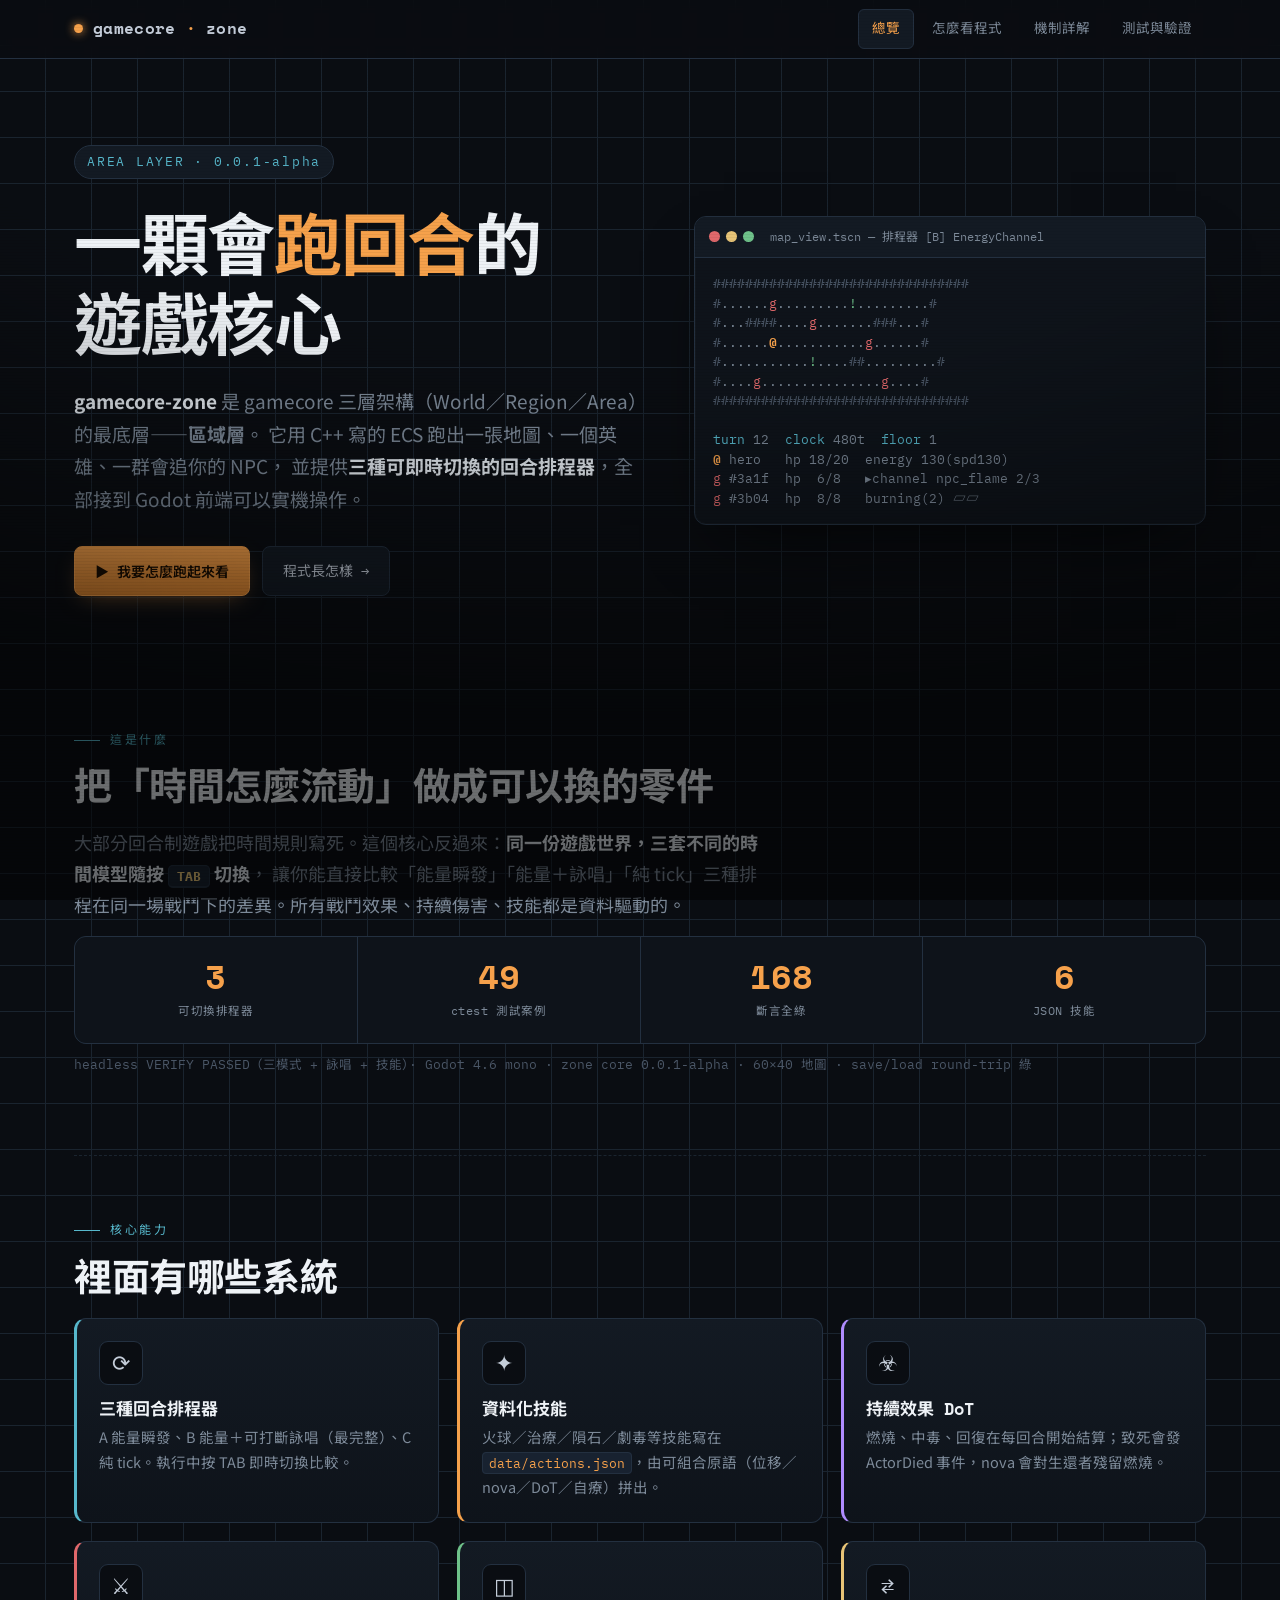
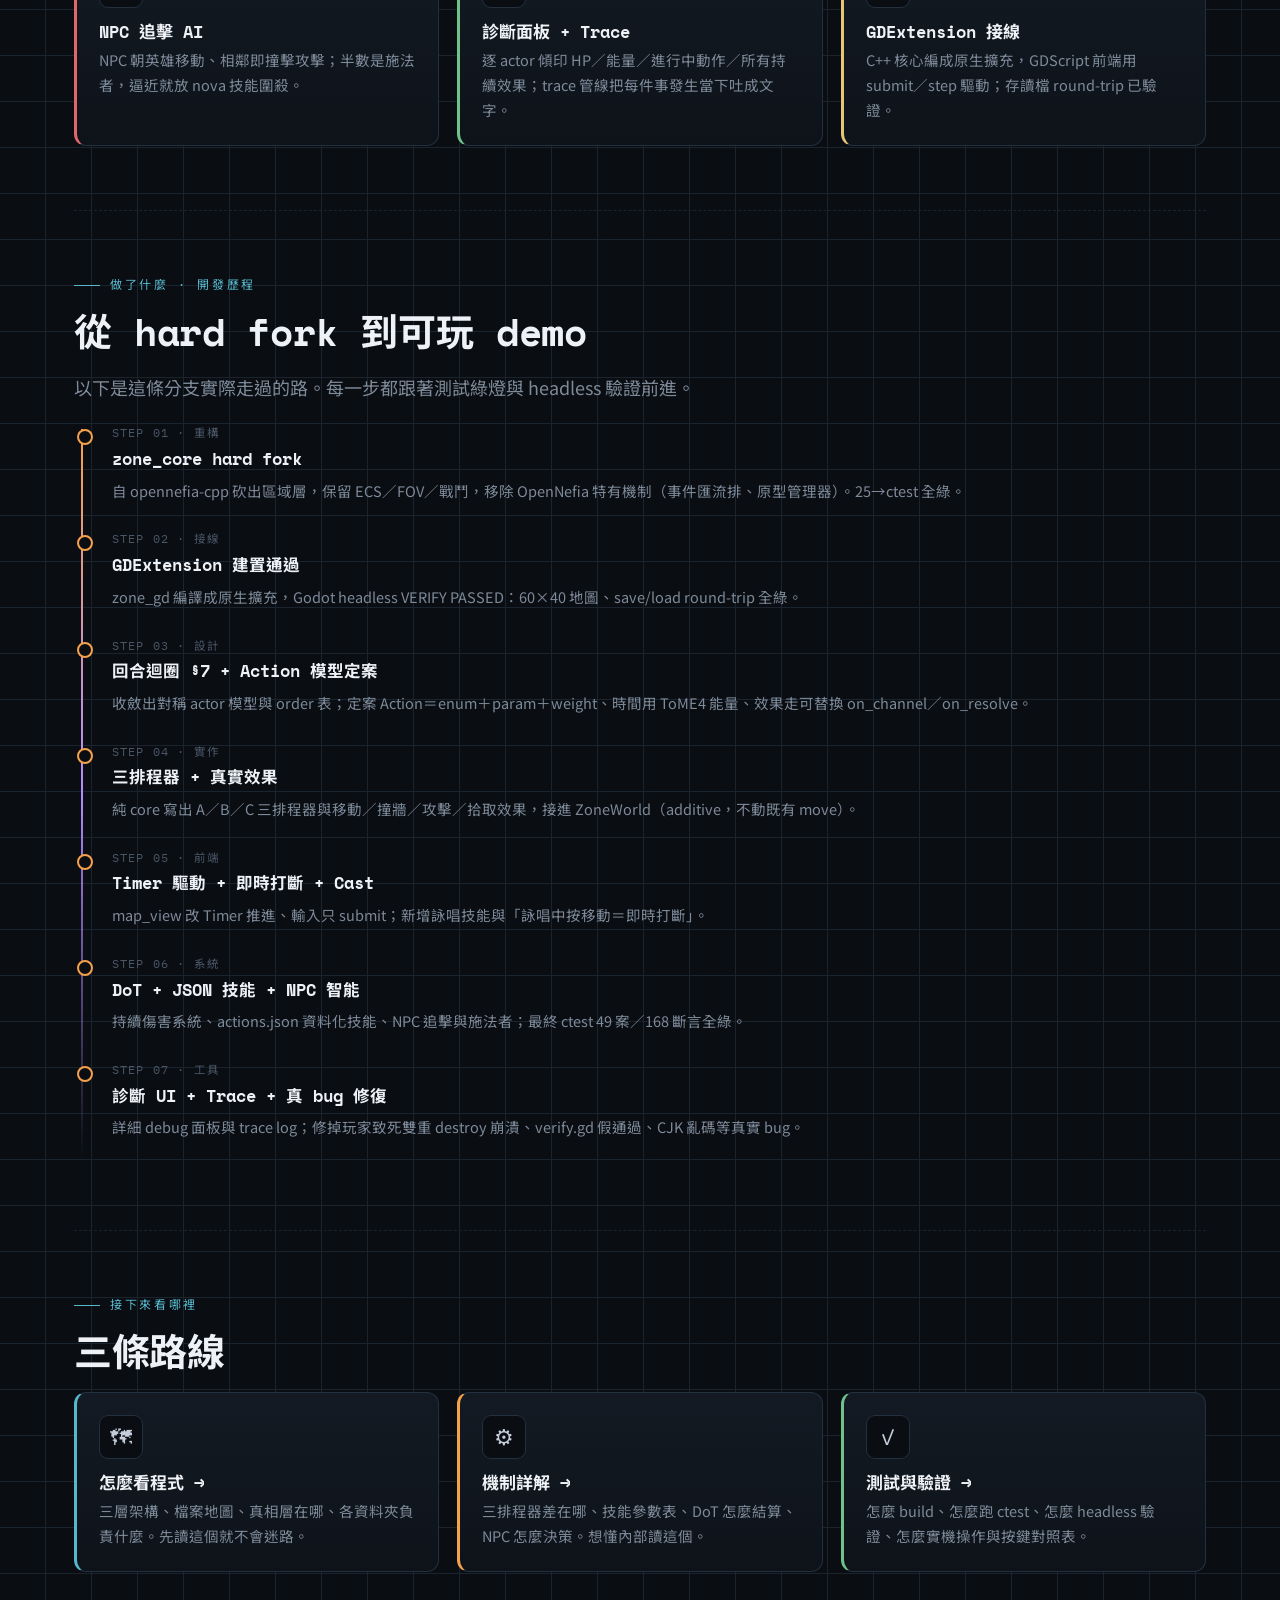
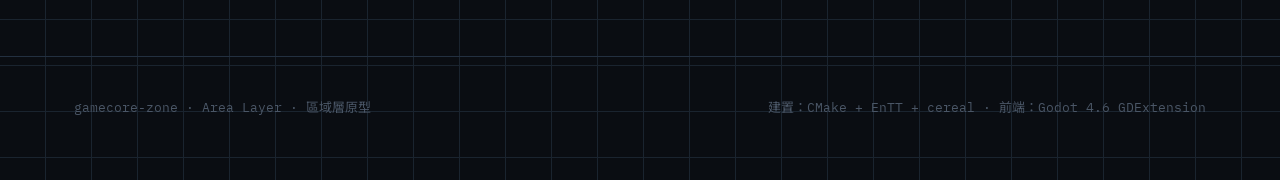
==== html/index.html @ c2a14237 "docs(html): 新增專案導覽網站（總覽/架構/機制/測試驗證） 四頁離線文件站，戰術終端機風格（呼應遊戲 ASCII + debug 面板）： - index：總覽、核心能力、開發時間軸、數據" ====
<!DOCTYPE html>
<html lang="zh-Hant">
<head>
<meta charset="UTF-8">
<meta name="viewport" content="width=device-width, initial-scale=1.0">
<script>document.documentElement.className="js";</script>
<title>gamecore-zone — 專案導覽</title>
<meta name="description" content="gamecore-zone：C++ 回合制遊戲核心。可切換回合排程器、效果/DoT/JSON 技能、NPC 追擊 AI，透過 GDExtension 接到 Godot。">
<link rel="stylesheet" href="assets/style.css">
</head>
<body>

<header class="topbar">
  <div class="topbar-inner">
    <div class="brand"><span class="dot"></span>gamecore<b>·</b>zone</div>
    <nav class="nav">
      <a href="index.html" class="active">總覽</a>
      <a href="architecture.html">怎麼看程式</a>
      <a href="mechanics.html">機制詳解</a>
      <a href="testing.html">測試與驗證</a>
    </nav>
    <button class="menu-btn">☰</button>
  </div>
</header>

<main class="wrap">

  <!-- HERO -->
  <section class="hero" style="border-bottom:0;">
    <div>
      <span class="tag">AREA LAYER · 0.0.1-alpha</span>
      <h1>一顆會<span class="fire">跑回合</span>的<br>遊戲核心</h1>
      <p class="lead">
        <strong>gamecore-zone</strong> 是 gamecore 三層架構（World／Region／Area）的最底層——<b>區域層</b>。
        它用 C++ 寫的 ECS 跑出一張地圖、一個英雄、一群會追你的 NPC，
        並提供<strong>三種可即時切換的回合排程器</strong>，全部接到 Godot 前端可以實機操作。
      </p>
      <div class="hero-cta">
        <a class="btn primary" href="testing.html">▶ 我要怎麼跑起來看</a>
        <a class="btn" href="architecture.html">程式長怎樣 →</a>
      </div>
    </div>

    <!-- ASCII 終端機示意 -->
    <div class="term reveal">
      <div class="term-bar">
        <span class="lights"><i class="l-r"></i><i class="l-y"></i><i class="l-g"></i></span>
        map_view.tscn — 排程器 [B] EnergyChannel
      </div>
<div class="term-body"><span class="wl">################################</span>
<span class="wl">#</span>......<span class="en">g</span>.........<span class="it">!</span>.........<span class="wl">#</span>
<span class="wl">#</span>...<span class="wl">####</span>....<span class="en">g</span>.......<span class="wl">###</span>...<span class="wl">#</span>
<span class="wl">#</span>......<span class="at">@</span>...........<span class="en">g</span>......<span class="wl">#</span>
<span class="wl">#</span>...........<span class="it">!</span>....<span class="wl">##</span>.........<span class="wl">#</span>
<span class="wl">#</span>....<span class="en">g</span>...............<span class="en">g</span>....<span class="wl">#</span>
<span class="wl">################################</span>

<span class="hl">turn</span> 12  <span class="hl">clock</span> 480t  <span class="hl">floor</span> 1
<span class="at">@</span> hero   hp 18/20  energy 130(spd130)
<span class="en">g</span> #3a1f  hp  6/8   ▸channel npc_flame 2/3
<span class="en">g</span> #3b04  hp  8/8   burning(2) ▱▱</div>
    </div>
  </section>

  <!-- 一句話 -->
  <section>
    <p class="eyebrow">這是什麼</p>
    <h2>把「時間怎麼流動」做成可以換的零件</h2>
    <p class="lead">
      大部分回合制遊戲把時間規則寫死。這個核心反過來：<strong>同一份遊戲世界，三套不同的時間模型隨按 <span class="kbd">TAB</span> 切換</strong>，
      讓你能直接比較「能量瞬發」「能量＋詠唱」「純 tick」三種排程在同一場戰鬥下的差異。所有戰鬥效果、持續傷害、技能都是資料驅動的。
    </p>

    <div class="stats reveal">
      <div class="stat"><div class="n">3</div><div class="l">可切換排程器</div></div>
      <div class="stat"><div class="n">49</div><div class="l">ctest 測試案例</div></div>
      <div class="stat"><div class="n">168</div><div class="l">斷言全綠</div></div>
      <div class="stat"><div class="n">6</div><div class="l">JSON 技能</div></div>
    </div>
    <p style="font-family:var(--code);font-size:12.5px;color:var(--ink-faint);margin-top:10px;">
      headless VERIFY PASSED（三模式 + 詠唱 + 技能）· Godot 4.6 mono · zone core 0.0.1-alpha · 60×40 地圖 · save/load round-trip 綠
    </p>
  </section>

  <!-- 核心能力 -->
  <section>
    <p class="eyebrow">核心能力</p>
    <h2>裡面有哪些系統</h2>
    <div class="grid c3">
      <div class="card cyan reveal">
        <div class="ico">⟳</div>
        <h3>三種回合排程器</h3>
        <p>A 能量瞬發、B 能量＋可打斷詠唱（最完整）、C 純 tick。執行中按 TAB 即時切換比較。</p>
      </div>
      <div class="card fire reveal">
        <div class="ico">✦</div>
        <h3>資料化技能</h3>
        <p>火球／治療／隕石／劇毒等技能寫在 <code>data/actions.json</code>，由可組合原語（位移／nova／DoT／自療）拼出。</p>
      </div>
      <div class="card cast reveal">
        <div class="ico">☣</div>
        <h3>持續效果 DoT</h3>
        <p>燃燒、中毒、回復在每回合開始結算；致死會發 ActorDied 事件，nova 會對生還者殘留燃燒。</p>
      </div>
      <div class="card blood reveal">
        <div class="ico">⚔</div>
        <h3>NPC 追擊 AI</h3>
        <p>NPC 朝英雄移動、相鄰即撞擊攻擊；半數是施法者，逼近就放 nova 技能圍殺。</p>
      </div>
      <div class="card heal reveal">
        <div class="ico">◫</div>
        <h3>診斷面板 + Trace</h3>
        <p>逐 actor 傾印 HP／能量／進行中動作／所有持續效果；trace 管線把每件事發生當下吐成文字。</p>
      </div>
      <div class="card gold reveal">
        <div class="ico">⇄</div>
        <h3>GDExtension 接線</h3>
        <p>C++ 核心編成原生擴充，GDScript 前端用 submit／step 驅動；存讀檔 round-trip 已驗證。</p>
      </div>
    </div>
  </section>

  <!-- 做了什麼（時間軸） -->
  <section>
    <p class="eyebrow">做了什麼 · 開發歷程</p>
    <h2>從 hard fork 到可玩 demo</h2>
    <p class="lead">以下是這條分支實際走過的路。每一步都跟著測試綠燈與 headless 驗證前進。</p>

    <div class="timeline">
      <div class="tl reveal">
        <div class="step">STEP 01 · 重構</div>
        <h4>zone_core hard fork</h4>
        <p>自 opennefia-cpp 砍出區域層，保留 ECS／FOV／戰鬥，移除 OpenNefia 特有機制（事件匯流排、原型管理器）。25→ctest 全綠。</p>
      </div>
      <div class="tl reveal">
        <div class="step">STEP 02 · 接線</div>
        <h4>GDExtension 建置通過</h4>
        <p>zone_gd 編譯成原生擴充，Godot headless VERIFY PASSED：60×40 地圖、save/load round-trip 全綠。</p>
      </div>
      <div class="tl reveal">
        <div class="step">STEP 03 · 設計</div>
        <h4>回合迴圈 §7 + Action 模型定案</h4>
        <p>收斂出對稱 actor 模型與 order 表；定案 Action＝enum＋param＋weight、時間用 ToME4 能量、效果走可替換 on_channel／on_resolve。</p>
      </div>
      <div class="tl reveal">
        <div class="step">STEP 04 · 實作</div>
        <h4>三排程器 + 真實效果</h4>
        <p>純 core 寫出 A／B／C 三排程器與移動／撞牆／攻擊／拾取效果，接進 ZoneWorld（additive，不動既有 move）。</p>
      </div>
      <div class="tl reveal">
        <div class="step">STEP 05 · 前端</div>
        <h4>Timer 驅動 + 即時打斷 + Cast</h4>
        <p>map_view 改 Timer 推進、輸入只 submit；新增詠唱技能與「詠唱中按移動＝即時打斷」。</p>
      </div>
      <div class="tl reveal">
        <div class="step">STEP 06 · 系統</div>
        <h4>DoT + JSON 技能 + NPC 智能</h4>
        <p>持續傷害系統、actions.json 資料化技能、NPC 追擊與施法者；最終 ctest 49 案／168 斷言全綠。</p>
      </div>
      <div class="tl reveal">
        <div class="step">STEP 07 · 工具</div>
        <h4>診斷 UI + Trace + 真 bug 修復</h4>
        <p>詳細 debug 面板與 trace log；修掉玩家致死雙重 destroy 崩潰、verify.gd 假通過、CJK 亂碼等真實 bug。</p>
      </div>
    </div>
  </section>

  <!-- 下一步 -->
  <section style="border-bottom:0;">
    <p class="eyebrow">接下來看哪裡</p>
    <h2>三條路線</h2>
    <div class="grid c3">
      <a class="card cyan reveal" href="architecture.html" style="text-decoration:none;color:inherit;">
        <div class="ico">🗺</div>
        <h3>怎麼看程式 →</h3>
        <p>三層架構、檔案地圖、真相層在哪、各資料夾負責什麼。先讀這個就不會迷路。</p>
      </a>
      <a class="card fire reveal" href="mechanics.html" style="text-decoration:none;color:inherit;">
        <div class="ico">⚙</div>
        <h3>機制詳解 →</h3>
        <p>三排程器差在哪、技能參數表、DoT 怎麼結算、NPC 怎麼決策。想懂內部讀這個。</p>
      </a>
      <a class="card heal reveal" href="testing.html" style="text-decoration:none;color:inherit;">
        <div class="ico">✓</div>
        <h3>測試與驗證 →</h3>
        <p>怎麼 build、怎麼跑 ctest、怎麼 headless 驗證、怎麼實機操作與按鍵對照表。</p>
      </a>
    </div>
  </section>

</main>

<footer>
  <div class="wrap foot-inner">
    <span>gamecore-zone · Area Layer · 區域層原型</span>
    <span>建置：CMake + EnTT + cereal · 前端：Godot 4.6 GDExtension</span>
  </div>
</footer>

<script src="assets/app.js"></script>
</body>
</html>
---- html/assets/style.css ----
/* ============================================================
   gamecore-zone — 文件站樣式
   美學方向：戰術終端機 / phosphor 螢光 / roguelike 內部監視器
   ============================================================ */

@import url('https://fonts.googleapis.com/css2?family=Space+Mono:ital,wght@0,400;0,700;1,400&family=IBM+Plex+Mono:wght@400;500;600&family=Noto+Sans+TC:wght@400;500;700&display=swap');

:root {
  --bg:        #0a0d12;
  --bg-2:      #0e131a;
  --panel:     #131a23;
  --panel-2:   #182230;
  --line:      #233040;
  --line-soft: #1a242f;

  --ink:       #c4cdd9;
  --ink-dim:   #7d8a99;
  --ink-faint: #4a5666;

  --fire:      #f6a14b;   /* 火 / 英雄 / 主強調 */
  --cyan:      #57b8cc;   /* 資訊 / 排程 */
  --heal:      #6fc28a;   /* 治療 / 回復 */
  --cast:      #b08cff;   /* 詠唱 / 毒 */
  --blood:     #e0686b;   /* 傷害 / 死亡 */
  --gold:      #e8c477;

  --display: 'Space Mono', 'Noto Sans TC', monospace;
  --code:    'IBM Plex Mono', 'Noto Sans TC', monospace;
  --body:    'Noto Sans TC', 'IBM Plex Mono', sans-serif;

  --maxw: 1180px;
}

* { box-sizing: border-box; }

html { scroll-behavior: smooth; }

body {
  margin: 0;
  background: var(--bg);
  color: var(--ink);
  font-family: var(--body);
  font-size: 16px;
  line-height: 1.72;
  -webkit-font-smoothing: antialiased;
  background-image:
    linear-gradient(var(--line-soft) 1px, transparent 1px),
    linear-gradient(90deg, var(--line-soft) 1px, transparent 1px);
  background-size: 46px 46px;
  background-position: -1px -1px;
}

/* 掃描線 + 暗角氛圍疊層 */
body::before {
  content: "";
  position: fixed;
  inset: 0;
  pointer-events: none;
  z-index: 999;
  background:
    radial-gradient(ellipse 120% 90% at 50% -10%, transparent 55%, rgba(0,0,0,.55) 100%),
    repeating-linear-gradient(0deg, rgba(0,0,0,0) 0px, rgba(0,0,0,0) 2px, rgba(0,0,0,.10) 3px);
  mix-blend-mode: multiply;
}

a { color: var(--fire); text-decoration: none; }
a:hover { text-decoration: underline; text-underline-offset: 3px; }

::selection { background: rgba(246,161,75,.28); color: #fff; }

/* ---------- 頂部導覽 ---------- */
.topbar {
  position: sticky;
  top: 0;
  z-index: 50;
  background: rgba(10,13,18,.82);
  backdrop-filter: blur(8px);
  border-bottom: 1px solid var(--line);
}
.topbar-inner {
  max-width: var(--maxw);
  margin: 0 auto;
  padding: 0 24px;
  height: 58px;
  display: flex;
  align-items: center;
  gap: 28px;
}
.brand {
  font-family: var(--display);
  font-weight: 700;
  letter-spacing: .02em;
  color: var(--ink);
  white-space: nowrap;
  display: flex;
  align-items: center;
  gap: 10px;
}
.brand .dot {
  width: 9px; height: 9px; border-radius: 50%;
  background: var(--fire);
  box-shadow: 0 0 10px var(--fire);
  animation: blink 2.4s steps(1) infinite;
}
@keyframes blink { 0%,70%{opacity:1} 71%,100%{opacity:.25} }
.brand b { color: var(--fire); }

.nav {
  display: flex;
  gap: 4px;
  margin-left: auto;
  flex-wrap: wrap;
}
.nav a {
  font-family: var(--code);
  font-size: 13.5px;
  color: var(--ink-dim);
  padding: 7px 13px;
  border: 1px solid transparent;
  border-radius: 6px;
  transition: .15s;
}
.nav a:hover { color: var(--ink); background: var(--panel); text-decoration: none; }
.nav a.active {
  color: var(--fire);
  border-color: var(--line);
  background: var(--panel);
}

/* ---------- 版面 ---------- */
.wrap { max-width: var(--maxw); margin: 0 auto; padding: 0 24px; }
section { padding: 64px 0; border-bottom: 1px dashed var(--line-soft); }
section:last-child { border-bottom: 0; }

.eyebrow {
  font-family: var(--code);
  font-size: 12px;
  letter-spacing: .22em;
  text-transform: uppercase;
  color: var(--cyan);
  margin: 0 0 14px;
  display: flex; align-items: center; gap: 10px;
}
.eyebrow::before {
  content: "";
  width: 26px; height: 1px;
  background: var(--cyan);
}

h1, h2, h3 { font-family: var(--display); font-weight: 700; line-height: 1.18; color: #eef2f6; }
h2 { font-size: clamp(26px, 4vw, 38px); margin: 0 0 18px; letter-spacing: -.01em; }
h3 { font-size: 20px; margin: 32px 0 10px; color: var(--gold); }
p { margin: 0 0 16px; color: var(--ink); }
.lead { font-size: 18px; color: var(--ink-dim); max-width: 70ch; }

strong { color: #e7edf3; font-weight: 700; }
code:not(pre code) {
  font-family: var(--code);
  font-size: .9em;
  background: var(--panel-2);
  color: var(--fire);
  padding: 1.5px 6px;
  border-radius: 4px;
  border: 1px solid var(--line);
}

/* ---------- HERO ---------- */
.hero {
  padding: 86px 0 70px;
  display: grid;
  grid-template-columns: 1.05fr .95fr;
  gap: 54px;
  align-items: center;
}
.hero h1 {
  font-size: clamp(38px, 6.2vw, 68px);
  letter-spacing: -.02em;
  margin: 0 0 20px;
}
.hero h1 .fire { color: var(--fire); }
.hero .tag {
  font-family: var(--code);
  display: inline-block;
  font-size: 12.5px;
  letter-spacing: .14em;
  color: var(--cyan);
  border: 1px solid var(--line);
  background: var(--panel);
  padding: 5px 12px;
  border-radius: 100px;
  margin-bottom: 26px;
}
.hero .lead { font-size: 19px; }
.hero-cta { display: flex; gap: 12px; margin-top: 30px; flex-wrap: wrap; }

.btn {
  font-family: var(--code);
  font-size: 14px;
  padding: 12px 20px;
  border-radius: 8px;
  border: 1px solid var(--line);
  color: var(--ink);
  background: var(--panel);
  transition: .16s;
  cursor: pointer;
  display: inline-flex; align-items: center; gap: 8px;
}
.btn:hover { text-decoration: none; transform: translateY(-2px); border-color: var(--ink-faint); }
.btn.primary {
  background: linear-gradient(180deg, #f6a14b, #d9832f);
  color: #1a0e02;
  border-color: #f6a14b;
  font-weight: 600;
  box-shadow: 0 8px 24px -10px rgba(246,161,75,.6);
}

/* ---------- ASCII 地圖小視窗 ---------- */
.term {
  background: var(--bg-2);
  border: 1px solid var(--line);
  border-radius: 12px;
  overflow: hidden;
  box-shadow: 0 30px 70px -30px rgba(0,0,0,.8), inset 0 0 0 1px rgba(255,255,255,.02);
}
.term-bar {
  display: flex; align-items: center; gap: 8px;
  padding: 10px 14px;
  background: var(--panel);
  border-bottom: 1px solid var(--line);
  font-family: var(--code);
  font-size: 12px;
  color: var(--ink-dim);
}
.term-bar .lights { display: flex; gap: 6px; margin-right: 8px; }
.term-bar .lights i { width: 11px; height: 11px; border-radius: 50%; display: block; }
.l-r { background: var(--blood); }
.l-y { background: var(--gold); }
.l-g { background: var(--heal); }
.term-body {
  font-family: var(--code);
  font-size: 13px;
  line-height: 1.5;
  padding: 16px 18px;
  white-space: pre;
  overflow-x: auto;
  color: var(--ink-dim);
}
.term-body .at  { color: var(--fire); font-weight: 700; }   /* @ 英雄 */
.term-body .en  { color: var(--blood); }                    /* g 敵人 */
.term-body .it  { color: var(--heal); }                     /* ! 道具 */
.term-body .wl  { color: var(--ink-faint); }                /* # 牆 */
.term-body .hl  { color: var(--cyan); }

/* ---------- 卡片網格 ---------- */
.grid { display: grid; gap: 18px; }
.grid.c2 { grid-template-columns: repeat(2, 1fr); }
.grid.c3 { grid-template-columns: repeat(3, 1fr); }

.card {
  background: linear-gradient(180deg, var(--panel), var(--bg-2));
  border: 1px solid var(--line);
  border-radius: 12px;
  padding: 22px;
  position: relative;
  transition: .18s;
}
.card:hover { border-color: var(--ink-faint); transform: translateY(-3px); }
.card .ico {
  font-family: var(--code);
  font-size: 22px;
  width: 44px; height: 44px;
  display: grid; place-items: center;
  border: 1px solid var(--line);
  border-radius: 9px;
  background: var(--bg);
  margin-bottom: 14px;
}
.card h3 { margin: 0 0 6px; font-size: 17px; color: #eef2f6; }
.card p { font-size: 14.5px; color: var(--ink-dim); margin: 0; }
.card .k {
  position: absolute; top: 16px; right: 18px;
  font-family: var(--code); font-size: 11px;
  color: var(--ink-faint);
}

/* 強調色邊條 */
.card.fire { border-left: 3px solid var(--fire); }
.card.cyan { border-left: 3px solid var(--cyan); }
.card.heal { border-left: 3px solid var(--heal); }
.card.cast { border-left: 3px solid var(--cast); }
.card.blood{ border-left: 3px solid var(--blood); }
.card.gold { border-left: 3px solid var(--gold); }

/* ---------- 程式碼塊 / 終端機指令 ---------- */
pre {
  background: var(--bg-2);
  border: 1px solid var(--line);
  border-radius: 10px;
  padding: 18px 20px;
  overflow-x: auto;
  font-family: var(--code);
  font-size: 13.5px;
  line-height: 1.7;
  color: var(--ink);
  position: relative;
}
pre .c { color: var(--ink-faint); }      /* 註解 */
pre .p { color: var(--fire); }           /* 提示符 / 強調 */
pre .o { color: var(--heal); }           /* 輸出 ok */
pre .v { color: var(--cyan); }           /* 變數 / flag */

.cmd-label {
  font-family: var(--code);
  font-size: 11px;
  letter-spacing: .15em;
  text-transform: uppercase;
  color: var(--ink-faint);
  margin: 22px 0 8px;
}

/* ---------- 表格 ---------- */
.tbl {
  width: 100%;
  border-collapse: collapse;
  font-size: 14px;
  margin: 14px 0;
  border: 1px solid var(--line);
  border-radius: 10px;
  overflow: hidden;
}
.tbl th, .tbl td {
  padding: 11px 15px;
  text-align: left;
  border-bottom: 1px solid var(--line-soft);
}
.tbl th {
  background: var(--panel);
  font-family: var(--code);
  font-size: 12px;
  letter-spacing: .08em;
  text-transform: uppercase;
  color: var(--cyan);
}
.tbl tr:last-child td { border-bottom: 0; }
.tbl td:first-child { font-family: var(--code); color: var(--fire); white-space: nowrap; }
.tbl tr:hover td { background: rgba(255,255,255,.015); }
.kbd {
  font-family: var(--code);
  background: var(--panel-2);
  border: 1px solid var(--line);
  border-bottom-width: 2px;
  border-radius: 5px;
  padding: 2px 8px;
  font-size: 12.5px;
  color: var(--gold);
  white-space: nowrap;
}

/* ---------- 時間軸（做了什麼） ---------- */
.timeline { position: relative; margin-top: 20px; padding-left: 30px; }
.timeline::before {
  content: ""; position: absolute; left: 7px; top: 6px; bottom: 6px;
  width: 2px; background: linear-gradient(var(--fire), var(--cast), transparent);
}
.tl {
  position: relative;
  padding: 0 0 26px 8px;
}
.tl::before {
  content: ""; position: absolute; left: -27px; top: 6px;
  width: 12px; height: 12px; border-radius: 50%;
  background: var(--bg); border: 2px solid var(--fire);
}
.tl .step {
  font-family: var(--code); font-size: 11.5px;
  color: var(--ink-faint); letter-spacing: .1em;
}
.tl h4 { margin: 2px 0 5px; font-family: var(--display); font-size: 16.5px; color: #eef2f6; }
.tl p { margin: 0; font-size: 14.5px; color: var(--ink-dim); }

/* ---------- 統計條 ---------- */
.stats {
  display: grid; grid-template-columns: repeat(4, 1fr); gap: 1px;
  background: var(--line); border: 1px solid var(--line);
  border-radius: 12px; overflow: hidden; margin: 8px 0;
}
.stat { background: var(--bg-2); padding: 22px 18px; text-align: center; }
.stat .n {
  font-family: var(--display); font-weight: 700;
  font-size: 34px; color: var(--fire); line-height: 1;
}
.stat .l { font-family: var(--code); font-size: 11.5px; color: var(--ink-dim); margin-top: 8px; letter-spacing: .05em; }

/* ---------- 提示框 ---------- */
.note {
  border: 1px solid var(--line);
  border-left: 3px solid var(--cyan);
  background: var(--panel);
  border-radius: 8px;
  padding: 14px 18px;
  font-size: 14.5px;
  margin: 18px 0;
}
.note.warn { border-left-color: var(--gold); }
.note.bug  { border-left-color: var(--blood); }
.note b.t { font-family: var(--code); font-size: 12px; letter-spacing: .1em; text-transform: uppercase; display: block; margin-bottom: 4px; color: var(--cyan); }
.note.warn b.t { color: var(--gold); }
.note.bug  b.t { color: var(--blood); }

/* ---------- 檔案樹 ---------- */
.tree {
  font-family: var(--code);
  font-size: 13.5px;
  line-height: 1.85;
  background: var(--bg-2);
  border: 1px solid var(--line);
  border-radius: 10px;
  padding: 18px 22px;
  color: var(--ink-dim);
  overflow-x: auto;
}
.tree .d { color: var(--cyan); }
.tree .f { color: var(--ink); }
.tree .cmt { color: var(--ink-faint); }
.tree .hot { color: var(--fire); }

/* ---------- 頁尾 ---------- */
footer {
  border-top: 1px solid var(--line);
  padding: 40px 0 60px;
  margin-top: 20px;
  color: var(--ink-faint);
  font-family: var(--code);
  font-size: 13px;
}
.foot-inner { display: flex; justify-content: space-between; flex-wrap: wrap; gap: 16px; align-items: center; }
.foot-inner a { color: var(--ink-dim); }

/* ---------- 頁內小節標題 ---------- */
.page-head { padding: 64px 0 30px; }
.page-head h2 { margin-bottom: 12px; }

/* ---------- 進場動畫（只在 JS 啟用時隱藏，否則一律可見） ---------- */
.js .reveal { opacity: 0; transform: translateY(18px); }
.js .reveal.in { opacity: 1; transform: none; transition: opacity .6s ease, transform .6s cubic-bezier(.2,.7,.2,1); }

/* ---------- RWD ---------- */
@media (max-width: 860px) {
  .hero { grid-template-columns: 1fr; gap: 34px; padding-top: 50px; }
  .grid.c2, .grid.c3 { grid-template-columns: 1fr; }
  .stats { grid-template-columns: repeat(2, 1fr); }
  .nav { display: none; }
  .nav.open { display: flex; position: absolute; top: 58px; left: 0; right: 0; background: var(--bg-2); border-bottom: 1px solid var(--line); flex-direction: column; padding: 10px; }
  .menu-btn { display: inline-flex !important; margin-left: auto; }
}
.menu-btn { display: none; background: var(--panel); border: 1px solid var(--line); color: var(--ink); border-radius: 7px; padding: 8px 12px; font-family: var(--code); cursor: pointer; }
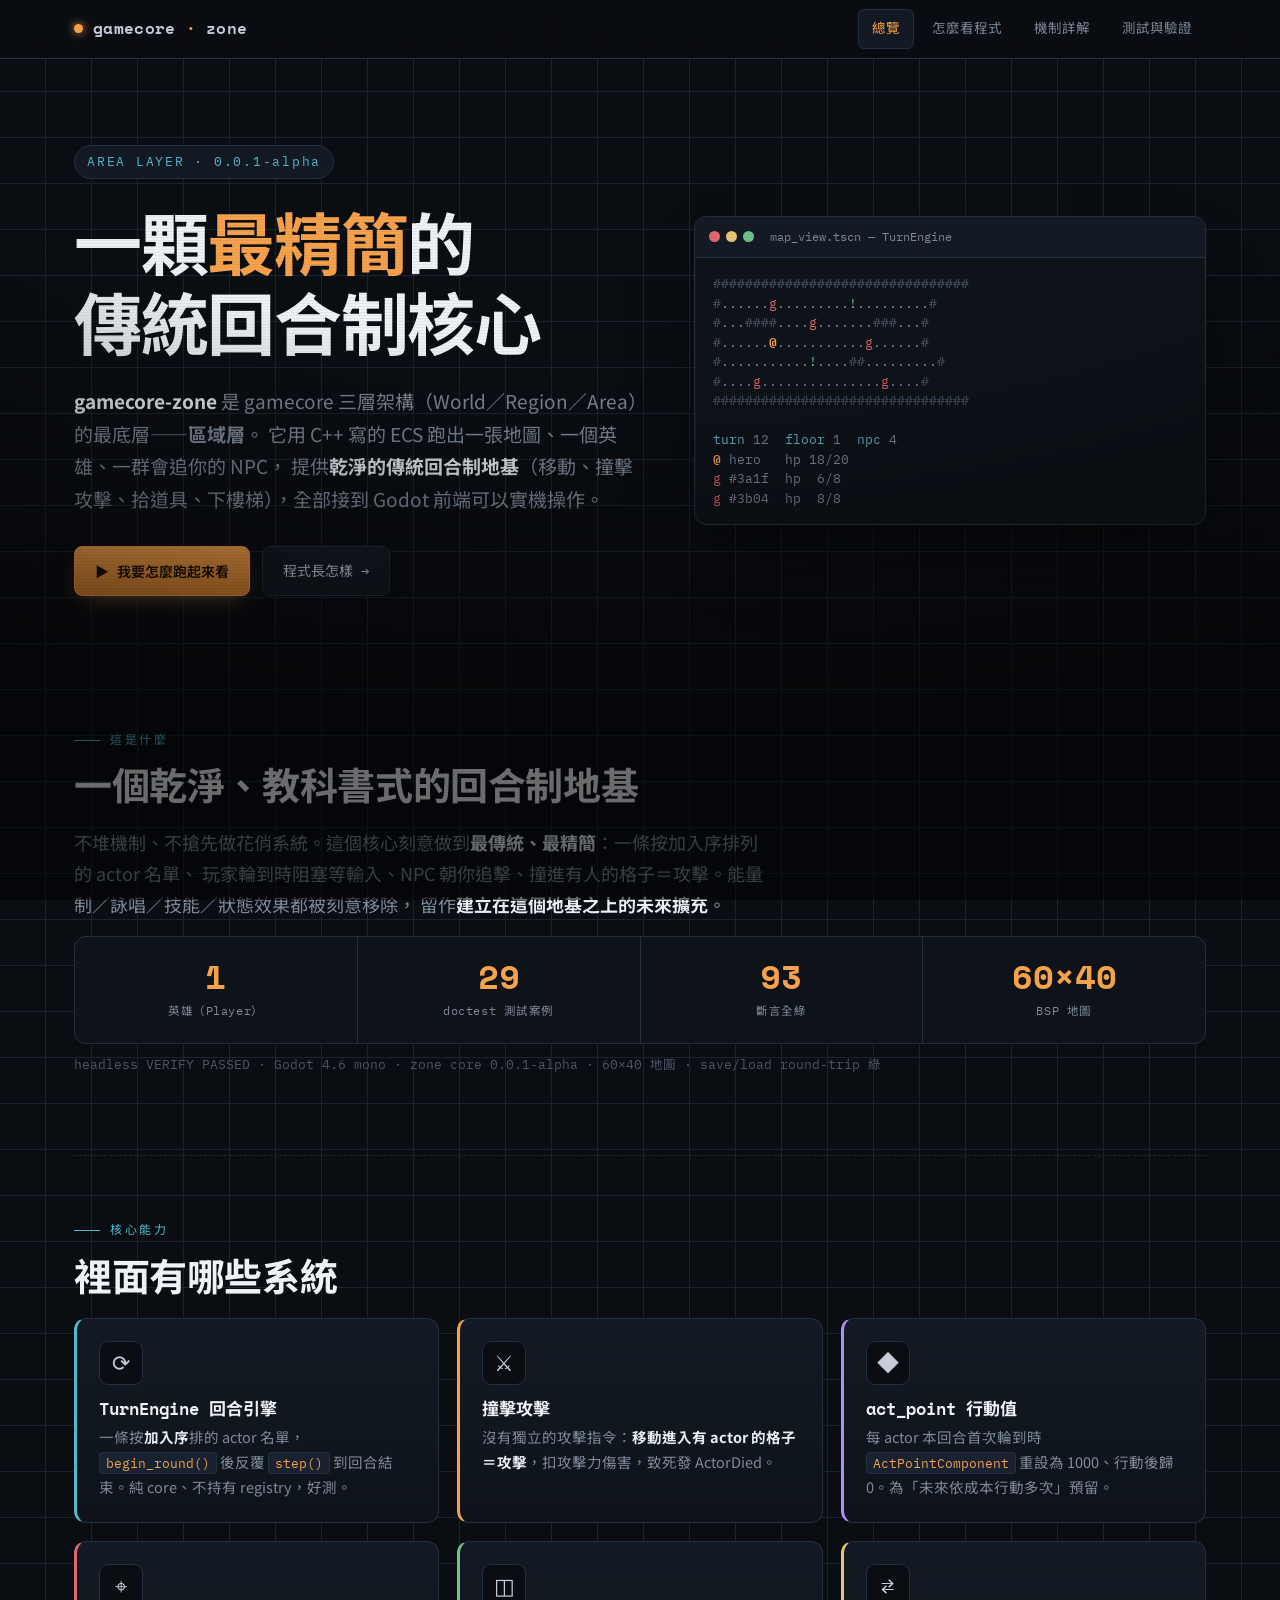
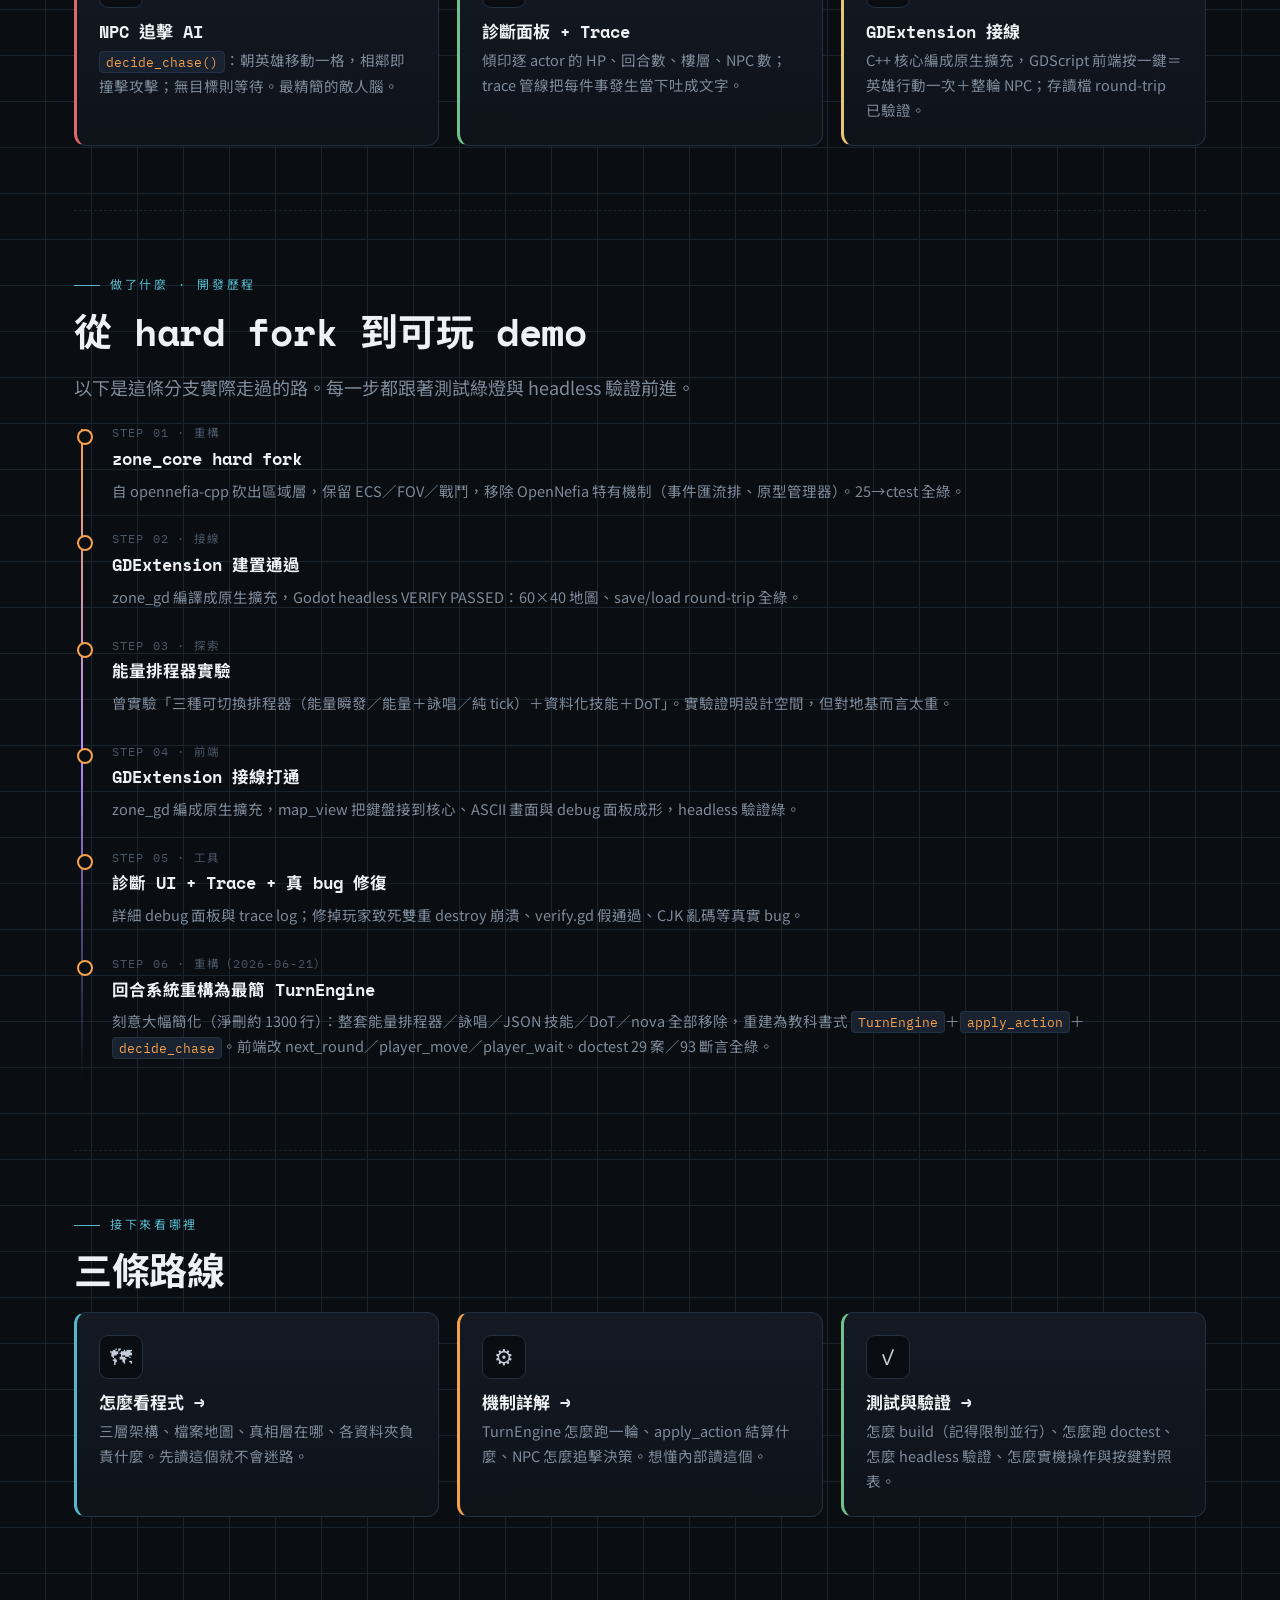
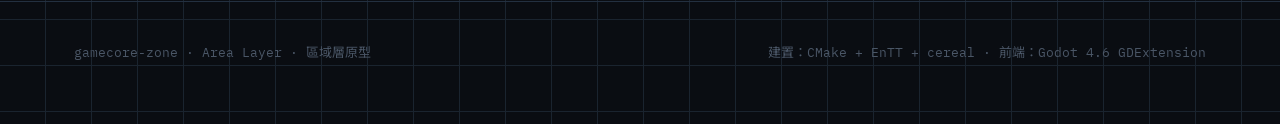
==== commit 407d1ebd: "docs: 全面更新文檔對齊回合系統重構（移除排程器/技能/DoT） 配合 TurnEngine 重構，更新全部專案文檔使其符合「最傳統回合制」現實： - README.md：由空殼改寫為完整專案說明" ====
--- a/html/index.html
+++ b/html/index.html
@@ -5,7 +5,7 @@
 <meta name="viewport" content="width=device-width, initial-scale=1.0">
 <script>document.documentElement.className="js";</script>
 <title>gamecore-zone — 專案導覽</title>
-<meta name="description" content="gamecore-zone：C++ 回合制遊戲核心。可切換回合排程器、效果/DoT/JSON 技能、NPC 追擊 AI，透過 GDExtension 接到 Godot。">
+<meta name="description" content="gamecore-zone：C++ 寫的最精簡傳統回合制遊戲核心。一個英雄、會追擊的 NPC、撞擊攻擊、拾道具、下樓梯，透過 GDExtension 接到 Godot。">
 <link rel="stylesheet" href="assets/style.css">
 </head>
 <body>
@@ -29,11 +29,11 @@
   <section class="hero" style="border-bottom:0;">
     <div>
       <span class="tag">AREA LAYER · 0.0.1-alpha</span>
-      <h1>一顆會<span class="fire">跑回合</span>的<br>遊戲核心</h1>
+      <h1>一顆<span class="fire">最精簡</span>的<br>傳統回合制核心</h1>
       <p class="lead">
         <strong>gamecore-zone</strong> 是 gamecore 三層架構（World／Region／Area）的最底層——<b>區域層</b>。
         它用 C++ 寫的 ECS 跑出一張地圖、一個英雄、一群會追你的 NPC，
-        並提供<strong>三種可即時切換的回合排程器</strong>，全部接到 Godot 前端可以實機操作。
+        提供<strong>乾淨的傳統回合制地基</strong>（移動、撞擊攻擊、拾道具、下樓梯），全部接到 Godot 前端可以實機操作。
       </p>
       <div class="hero-cta">
         <a class="btn primary" href="testing.html">▶ 我要怎麼跑起來看</a>
@@ -45,7 +45,7 @@
     <div class="term reveal">
       <div class="term-bar">
         <span class="lights"><i class="l-r"></i><i class="l-y"></i><i class="l-g"></i></span>
-        map_view.tscn — 排程器 [B] EnergyChannel
+        map_view.tscn — TurnEngine
       </div>
 <div class="term-body"><span class="wl">################################</span>
 <span class="wl">#</span>......<span class="en">g</span>.........<span class="it">!</span>.........<span class="wl">#</span>
@@ -55,30 +55,31 @@
 <span class="wl">#</span>....<span class="en">g</span>...............<span class="en">g</span>....<span class="wl">#</span>
 <span class="wl">################################</span>
 
-<span class="hl">turn</span> 12  <span class="hl">clock</span> 480t  <span class="hl">floor</span> 1
-<span class="at">@</span> hero   hp 18/20  energy 130(spd130)
-<span class="en">g</span> #3a1f  hp  6/8   ▸channel npc_flame 2/3
-<span class="en">g</span> #3b04  hp  8/8   burning(2) ▱▱</div>
+<span class="hl">turn</span> 12  <span class="hl">floor</span> 1  <span class="hl">npc</span> 4
+<span class="at">@</span> hero   hp 18/20
+<span class="en">g</span> #3a1f  hp  6/8
+<span class="en">g</span> #3b04  hp  8/8</div>
     </div>
   </section>
 
   <!-- 一句話 -->
   <section>
     <p class="eyebrow">這是什麼</p>
-    <h2>把「時間怎麼流動」做成可以換的零件</h2>
+    <h2>一個乾淨、教科書式的回合制地基</h2>
     <p class="lead">
-      大部分回合制遊戲把時間規則寫死。這個核心反過來：<strong>同一份遊戲世界，三套不同的時間模型隨按 <span class="kbd">TAB</span> 切換</strong>，
-      讓你能直接比較「能量瞬發」「能量＋詠唱」「純 tick」三種排程在同一場戰鬥下的差異。所有戰鬥效果、持續傷害、技能都是資料驅動的。
+      不堆機制、不搶先做花俏系統。這個核心刻意做到<strong>最傳統、最精簡</strong>：一條按加入序排列的 actor 名單、
+      玩家輪到時阻塞等輸入、NPC 朝你追擊、撞進有人的格子＝攻擊。能量制／詠唱／技能／狀態效果都被刻意移除，
+      留作<strong>建立在這個地基之上的未來擴充</strong>。
     </p>
 
     <div class="stats reveal">
-      <div class="stat"><div class="n">3</div><div class="l">可切換排程器</div></div>
-      <div class="stat"><div class="n">49</div><div class="l">ctest 測試案例</div></div>
-      <div class="stat"><div class="n">168</div><div class="l">斷言全綠</div></div>
-      <div class="stat"><div class="n">6</div><div class="l">JSON 技能</div></div>
+      <div class="stat"><div class="n">1</div><div class="l">英雄（Player）</div></div>
+      <div class="stat"><div class="n">29</div><div class="l">doctest 測試案例</div></div>
+      <div class="stat"><div class="n">93</div><div class="l">斷言全綠</div></div>
+      <div class="stat"><div class="n">60×40</div><div class="l">BSP 地圖</div></div>
     </div>
     <p style="font-family:var(--code);font-size:12.5px;color:var(--ink-faint);margin-top:10px;">
-      headless VERIFY PASSED（三模式 + 詠唱 + 技能）· Godot 4.6 mono · zone core 0.0.1-alpha · 60×40 地圖 · save/load round-trip 綠
+      headless VERIFY PASSED · Godot 4.6 mono · zone core 0.0.1-alpha · 60×40 地圖 · save/load round-trip 綠
     </p>
   </section>
 
@@ -89,33 +90,33 @@
     <div class="grid c3">
       <div class="card cyan reveal">
         <div class="ico">⟳</div>
-        <h3>三種回合排程器</h3>
-        <p>A 能量瞬發、B 能量＋可打斷詠唱（最完整）、C 純 tick。執行中按 TAB 即時切換比較。</p>
+        <h3>TurnEngine 回合引擎</h3>
+        <p>一條按<strong>加入序</strong>排的 actor 名單，<code>begin_round()</code> 後反覆 <code>step()</code> 到回合結束。純 core、不持有 registry，好測。</p>
       </div>
       <div class="card fire reveal">
-        <div class="ico">✦</div>
-        <h3>資料化技能</h3>
-        <p>火球／治療／隕石／劇毒等技能寫在 <code>data/actions.json</code>，由可組合原語（位移／nova／DoT／自療）拼出。</p>
+        <div class="ico">⚔</div>
+        <h3>撞擊攻擊</h3>
+        <p>沒有獨立的攻擊指令：<strong>移動進入有 actor 的格子＝攻擊</strong>，扣攻擊力傷害，致死發 ActorDied。</p>
       </div>
       <div class="card cast reveal">
-        <div class="ico">☣</div>
-        <h3>持續效果 DoT</h3>
-        <p>燃燒、中毒、回復在每回合開始結算；致死會發 ActorDied 事件，nova 會對生還者殘留燃燒。</p>
+        <div class="ico">◆</div>
+        <h3>act_point 行動值</h3>
+        <p>每 actor 本回合首次輪到時 <code>ActPointComponent</code> 重設為 1000、行動後歸 0。為「未來依成本行動多次」預留。</p>
       </div>
       <div class="card blood reveal">
-        <div class="ico">⚔</div>
+        <div class="ico">⌖</div>
         <h3>NPC 追擊 AI</h3>
-        <p>NPC 朝英雄移動、相鄰即撞擊攻擊；半數是施法者，逼近就放 nova 技能圍殺。</p>
+        <p><code>decide_chase()</code>：朝英雄移動一格，相鄰即撞擊攻擊；無目標則等待。最精簡的敵人腦。</p>
       </div>
       <div class="card heal reveal">
         <div class="ico">◫</div>
         <h3>診斷面板 + Trace</h3>
-        <p>逐 actor 傾印 HP／能量／進行中動作／所有持續效果；trace 管線把每件事發生當下吐成文字。</p>
+        <p>傾印逐 actor 的 HP、回合數、樓層、NPC 數；trace 管線把每件事發生當下吐成文字。</p>
       </div>
       <div class="card gold reveal">
         <div class="ico">⇄</div>
         <h3>GDExtension 接線</h3>
-        <p>C++ 核心編成原生擴充，GDScript 前端用 submit／step 驅動；存讀檔 round-trip 已驗證。</p>
+        <p>C++ 核心編成原生擴充，GDScript 前端按一鍵＝英雄行動一次＋整輪 NPC；存讀檔 round-trip 已驗證。</p>
       </div>
     </div>
   </section>
@@ -138,29 +139,24 @@
         <p>zone_gd 編譯成原生擴充，Godot headless VERIFY PASSED：60×40 地圖、save/load round-trip 全綠。</p>
       </div>
       <div class="tl reveal">
-        <div class="step">STEP 03 · 設計</div>
-        <h4>回合迴圈 §7 + Action 模型定案</h4>
-        <p>收斂出對稱 actor 模型與 order 表；定案 Action＝enum＋param＋weight、時間用 ToME4 能量、效果走可替換 on_channel／on_resolve。</p>
+        <div class="step">STEP 03 · 探索</div>
+        <h4>能量排程器實驗</h4>
+        <p>曾實驗「三種可切換排程器（能量瞬發／能量＋詠唱／純 tick）＋資料化技能＋DoT」。實驗證明設計空間，但對地基而言太重。</p>
       </div>
       <div class="tl reveal">
-        <div class="step">STEP 04 · 實作</div>
-        <h4>三排程器 + 真實效果</h4>
-        <p>純 core 寫出 A／B／C 三排程器與移動／撞牆／攻擊／拾取效果，接進 ZoneWorld（additive，不動既有 move）。</p>
+        <div class="step">STEP 04 · 前端</div>
+        <h4>GDExtension 接線打通</h4>
+        <p>zone_gd 編成原生擴充，map_view 把鍵盤接到核心、ASCII 畫面與 debug 面板成形，headless 驗證綠。</p>
       </div>
       <div class="tl reveal">
-        <div class="step">STEP 05 · 前端</div>
-        <h4>Timer 驅動 + 即時打斷 + Cast</h4>
-        <p>map_view 改 Timer 推進、輸入只 submit；新增詠唱技能與「詠唱中按移動＝即時打斷」。</p>
+        <div class="step">STEP 05 · 工具</div>
+        <h4>診斷 UI + Trace + 真 bug 修復</h4>
+        <p>詳細 debug 面板與 trace log；修掉玩家致死雙重 destroy 崩潰、verify.gd 假通過、CJK 亂碼等真實 bug。</p>
       </div>
       <div class="tl reveal">
-        <div class="step">STEP 06 · 系統</div>
-        <h4>DoT + JSON 技能 + NPC 智能</h4>
-        <p>持續傷害系統、actions.json 資料化技能、NPC 追擊與施法者；最終 ctest 49 案／168 斷言全綠。</p>
-      </div>
-      <div class="tl reveal">
-        <div class="step">STEP 07 · 工具</div>
-        <h4>診斷 UI + Trace + 真 bug 修復</h4>
-        <p>詳細 debug 面板與 trace log；修掉玩家致死雙重 destroy 崩潰、verify.gd 假通過、CJK 亂碼等真實 bug。</p>
+        <div class="step">STEP 06 · 重構（2026-06-21）</div>
+        <h4>回合系統重構為最簡 TurnEngine</h4>
+        <p>刻意大幅簡化（淨刪約 1300 行）：整套能量排程器／詠唱／JSON 技能／DoT／nova 全部移除，重建為教科書式 <code>TurnEngine</code>＋<code>apply_action</code>＋<code>decide_chase</code>。前端改 next_round／player_move／player_wait。doctest 29 案／93 斷言全綠。</p>
       </div>
     </div>
   </section>
@@ -178,12 +174,12 @@
       <a class="card fire reveal" href="mechanics.html" style="text-decoration:none;color:inherit;">
         <div class="ico">⚙</div>
         <h3>機制詳解 →</h3>
-        <p>三排程器差在哪、技能參數表、DoT 怎麼結算、NPC 怎麼決策。想懂內部讀這個。</p>
+        <p>TurnEngine 怎麼跑一輪、apply_action 結算什麼、NPC 怎麼追擊決策。想懂內部讀這個。</p>
       </a>
       <a class="card heal reveal" href="testing.html" style="text-decoration:none;color:inherit;">
         <div class="ico">✓</div>
         <h3>測試與驗證 →</h3>
-        <p>怎麼 build、怎麼跑 ctest、怎麼 headless 驗證、怎麼實機操作與按鍵對照表。</p>
+        <p>怎麼 build（記得限制並行）、怎麼跑 doctest、怎麼 headless 驗證、怎麼實機操作與按鍵對照表。</p>
       </a>
     </div>
   </section>
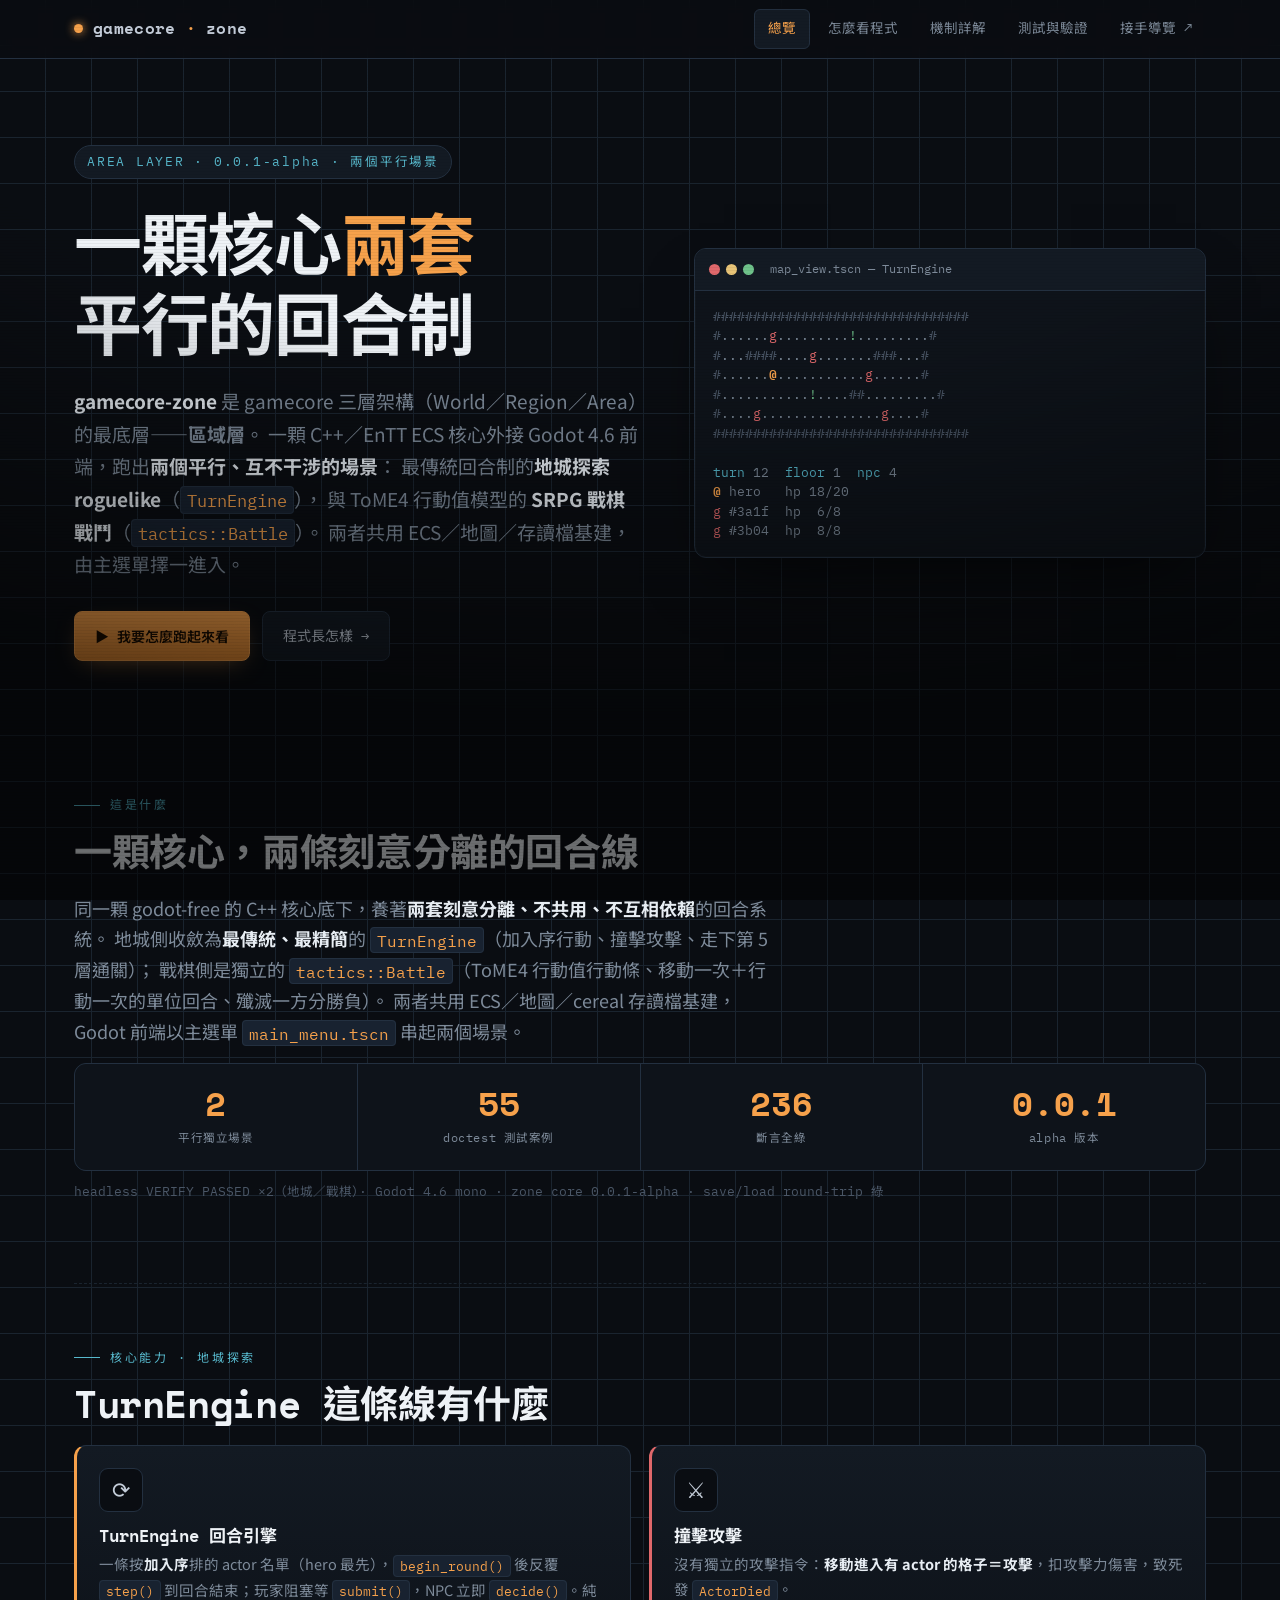
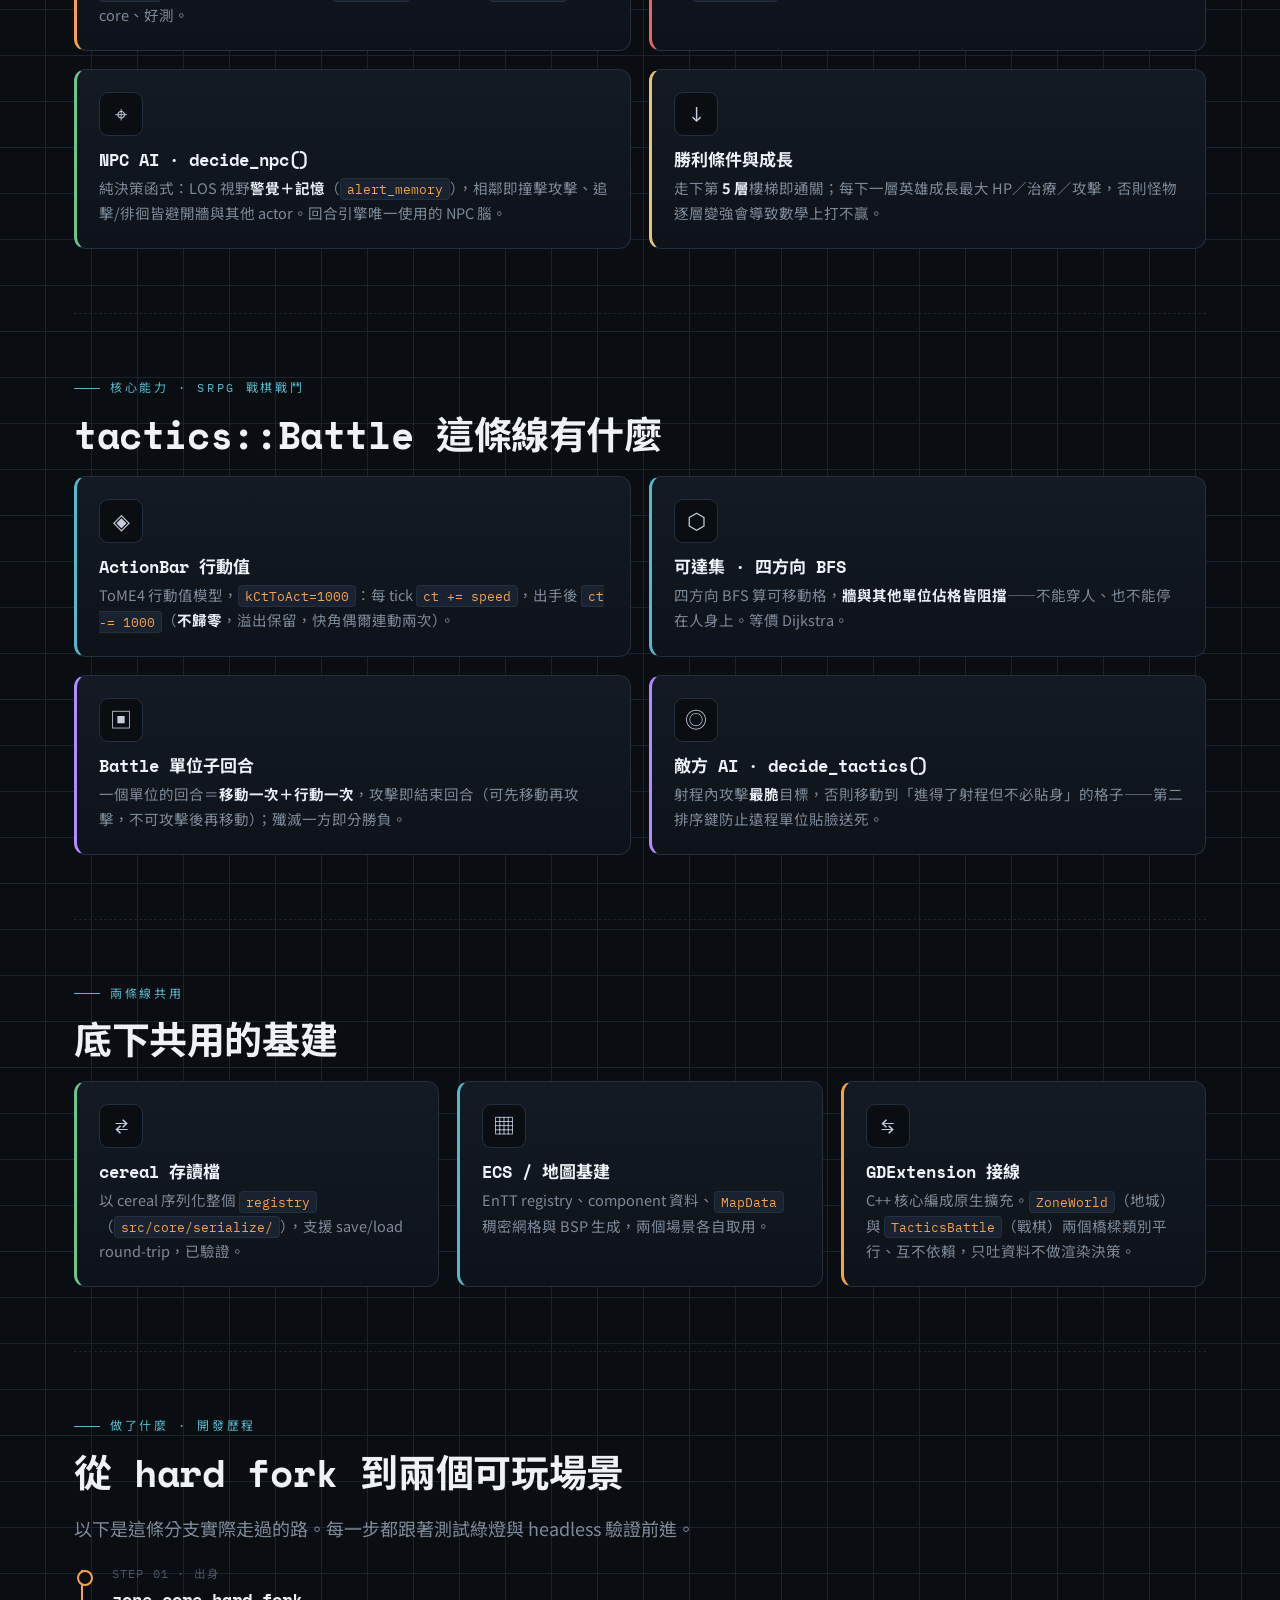
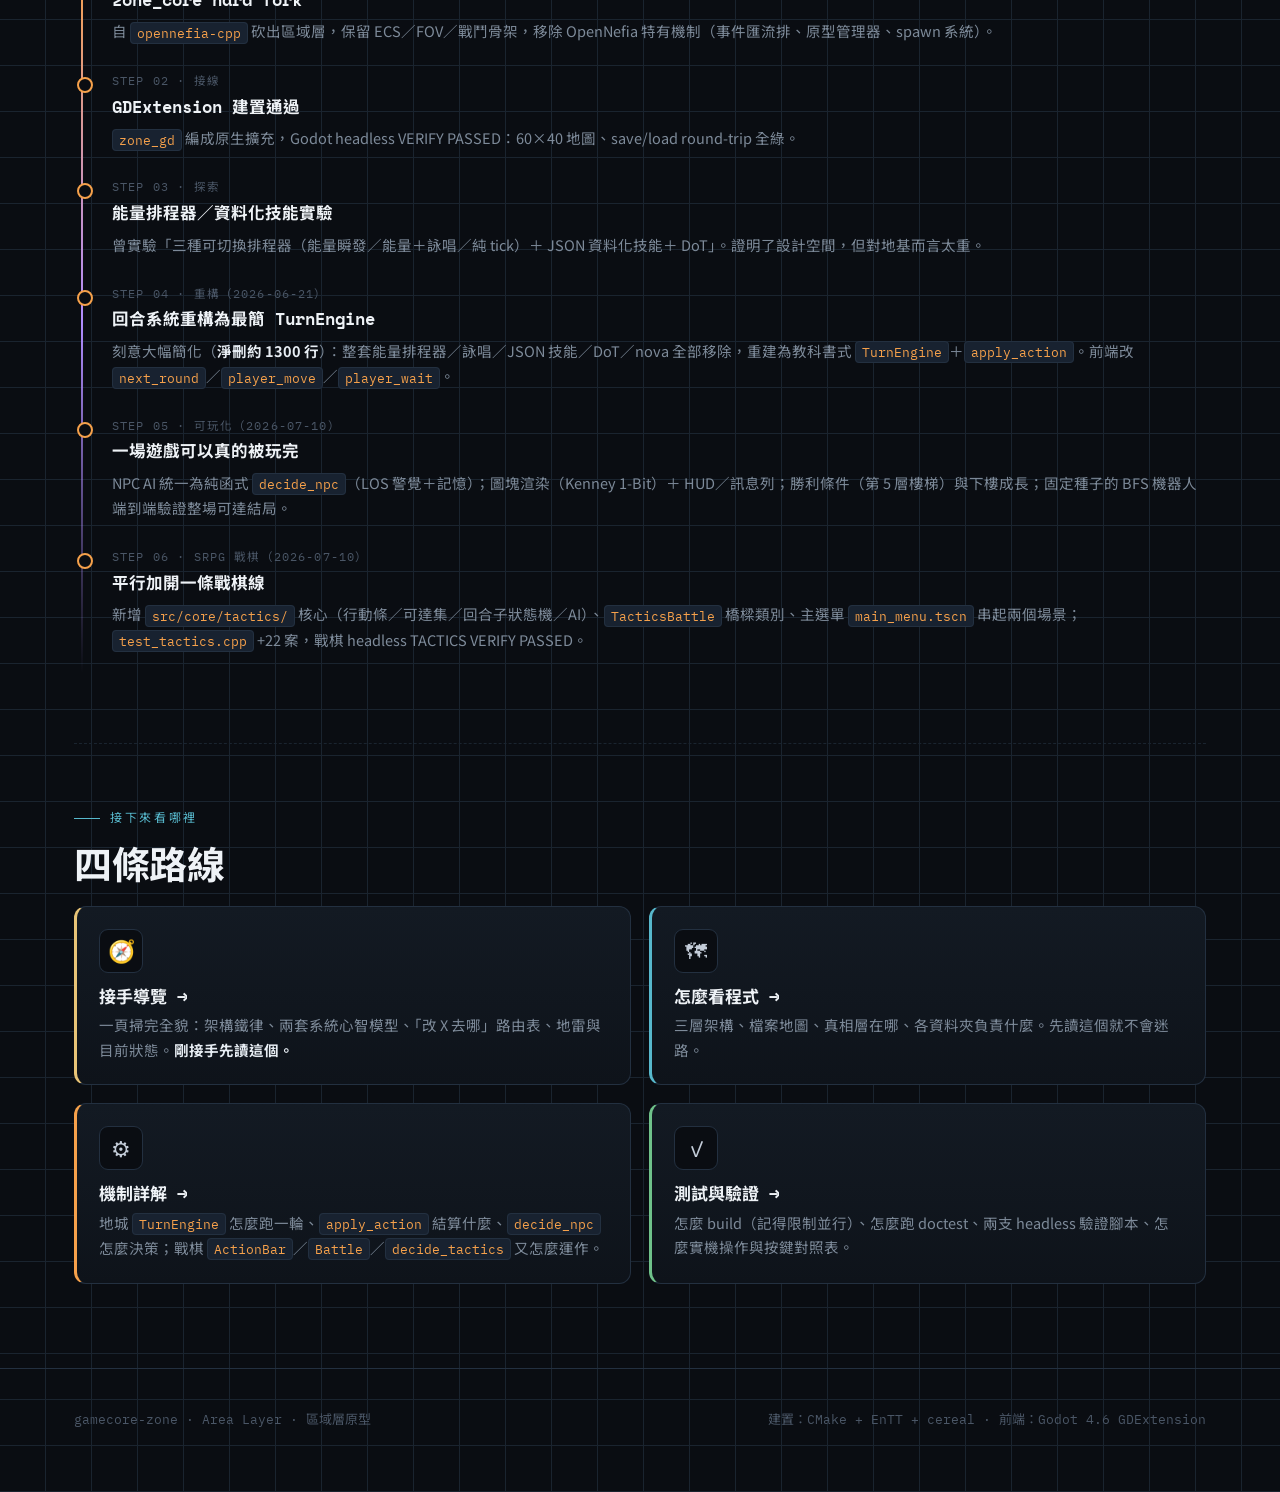
==== commit 7e4dcf53: "docs(html): 新增接手導覽頁、翻新導覽站對齊現況 新增 html/onboarding.html：一頁式接手儀表板（架構鐵律、兩套平行 系統、「改 X 去哪」路由表、建置測試、地雷、目前狀態" ====
--- a/html/index.html
+++ b/html/index.html
@@ -5,7 +5,7 @@
 <meta name="viewport" content="width=device-width, initial-scale=1.0">
 <script>document.documentElement.className="js";</script>
 <title>gamecore-zone — 專案導覽</title>
-<meta name="description" content="gamecore-zone：C++ 寫的最精簡傳統回合制遊戲核心。一個英雄、會追擊的 NPC、撞擊攻擊、拾道具、下樓梯，透過 GDExtension 接到 Godot。">
+<meta name="description" content="gamecore-zone：C++/EnTT ECS 核心 + Godot 4.6 GDExtension 前端。兩個平行、互不干涉的場景——最傳統回合制地城探索 roguelike（TurnEngine），與 ToME4 行動值模型的 SRPG 戰棋戰鬥（tactics::Battle）。">
 <link rel="stylesheet" href="assets/style.css">
 </head>
 <body>
@@ -18,6 +18,7 @@
       <a href="architecture.html">怎麼看程式</a>
       <a href="mechanics.html">機制詳解</a>
       <a href="testing.html">測試與驗證</a>
+      <a href="onboarding.html">接手導覽 ↗</a>
     </nav>
     <button class="menu-btn">☰</button>
   </div>
@@ -28,12 +29,14 @@
   <!-- HERO -->
   <section class="hero" style="border-bottom:0;">
     <div>
-      <span class="tag">AREA LAYER · 0.0.1-alpha</span>
-      <h1>一顆<span class="fire">最精簡</span>的<br>傳統回合制核心</h1>
+      <span class="tag">AREA LAYER · 0.0.1-alpha · 兩個平行場景</span>
+      <h1>一顆核心<span class="fire">兩套</span><br>平行的回合制</h1>
       <p class="lead">
         <strong>gamecore-zone</strong> 是 gamecore 三層架構（World／Region／Area）的最底層——<b>區域層</b>。
-        它用 C++ 寫的 ECS 跑出一張地圖、一個英雄、一群會追你的 NPC，
-        提供<strong>乾淨的傳統回合制地基</strong>（移動、撞擊攻擊、拾道具、下樓梯），全部接到 Godot 前端可以實機操作。
+        一顆 C++／EnTT ECS 核心外接 Godot 4.6 前端，跑出<strong>兩個平行、互不干涉的場景</strong>：
+        最傳統回合制的<strong>地城探索 roguelike</strong>（<code>TurnEngine</code>），
+        與 ToME4 行動值模型的 <strong>SRPG 戰棋戰鬥</strong>（<code>tactics::Battle</code>）。
+        兩者共用 ECS／地圖／存讀檔基建，由主選單擇一進入。
       </p>
       <div class="hero-cta">
         <a class="btn primary" href="testing.html">▶ 我要怎麼跑起來看</a>
@@ -65,58 +68,100 @@
   <!-- 一句話 -->
   <section>
     <p class="eyebrow">這是什麼</p>
-    <h2>一個乾淨、教科書式的回合制地基</h2>
+    <h2>一顆核心，兩條刻意分離的回合線</h2>
     <p class="lead">
-      不堆機制、不搶先做花俏系統。這個核心刻意做到<strong>最傳統、最精簡</strong>：一條按加入序排列的 actor 名單、
-      玩家輪到時阻塞等輸入、NPC 朝你追擊、撞進有人的格子＝攻擊。能量制／詠唱／技能／狀態效果都被刻意移除，
-      留作<strong>建立在這個地基之上的未來擴充</strong>。
+      同一顆 godot-free 的 C++ 核心底下，養著<strong>兩套刻意分離、不共用、不互相依賴</strong>的回合系統。
+      地城側收斂為<strong>最傳統、最精簡</strong>的 <code>TurnEngine</code>（加入序行動、撞擊攻擊、走下第 5 層通關）；
+      戰棋側是獨立的 <code>tactics::Battle</code>（ToME4 行動值行動條、移動一次＋行動一次的單位回合、殲滅一方分勝負）。
+      兩者共用 ECS／地圖／cereal 存讀檔基建，Godot 前端以主選單 <code>main_menu.tscn</code> 串起兩個場景。
     </p>
 
     <div class="stats reveal">
-      <div class="stat"><div class="n">1</div><div class="l">英雄（Player）</div></div>
-      <div class="stat"><div class="n">29</div><div class="l">doctest 測試案例</div></div>
-      <div class="stat"><div class="n">93</div><div class="l">斷言全綠</div></div>
-      <div class="stat"><div class="n">60×40</div><div class="l">BSP 地圖</div></div>
+      <div class="stat"><div class="n">2</div><div class="l">平行獨立場景</div></div>
+      <div class="stat"><div class="n">55</div><div class="l">doctest 測試案例</div></div>
+      <div class="stat"><div class="n">236</div><div class="l">斷言全綠</div></div>
+      <div class="stat"><div class="n">0.0.1</div><div class="l">alpha 版本</div></div>
     </div>
     <p style="font-family:var(--code);font-size:12.5px;color:var(--ink-faint);margin-top:10px;">
-      headless VERIFY PASSED · Godot 4.6 mono · zone core 0.0.1-alpha · 60×40 地圖 · save/load round-trip 綠
+      headless VERIFY PASSED ×2（地城／戰棋）· Godot 4.6 mono · zone core 0.0.1-alpha · save/load round-trip 綠
     </p>
   </section>
 
-  <!-- 核心能力 -->
-  <section>
-    <p class="eyebrow">核心能力</p>
-    <h2>裡面有哪些系統</h2>
-    <div class="grid c3">
-      <div class="card cyan reveal">
+  <!-- 核心能力 · 地城 -->
+  <section>
+    <p class="eyebrow">核心能力 · 地城探索</p>
+    <h2>TurnEngine 這條線有什麼</h2>
+    <div class="grid c2">
+      <div class="card fire reveal">
         <div class="ico">⟳</div>
         <h3>TurnEngine 回合引擎</h3>
-        <p>一條按<strong>加入序</strong>排的 actor 名單，<code>begin_round()</code> 後反覆 <code>step()</code> 到回合結束。純 core、不持有 registry，好測。</p>
-      </div>
-      <div class="card fire reveal">
+        <p>一條按<strong>加入序</strong>排的 actor 名單（hero 最先），<code>begin_round()</code> 後反覆 <code>step()</code> 到回合結束；玩家阻塞等 <code>submit()</code>，NPC 立即 <code>decide()</code>。純 core、好測。</p>
+      </div>
+      <div class="card blood reveal">
         <div class="ico">⚔</div>
         <h3>撞擊攻擊</h3>
-        <p>沒有獨立的攻擊指令：<strong>移動進入有 actor 的格子＝攻擊</strong>，扣攻擊力傷害，致死發 ActorDied。</p>
+        <p>沒有獨立的攻擊指令：<strong>移動進入有 actor 的格子＝攻擊</strong>，扣攻擊力傷害，致死發 <code>ActorDied</code>。</p>
+      </div>
+      <div class="card heal reveal">
+        <div class="ico">⌖</div>
+        <h3>NPC AI · decide_npc()</h3>
+        <p>純決策函式：LOS 視野<strong>警覺＋記憶</strong>（<code>alert_memory</code>），相鄰即撞擊攻擊、追擊/徘徊皆避開牆與其他 actor。回合引擎唯一使用的 NPC 腦。</p>
+      </div>
+      <div class="card gold reveal">
+        <div class="ico">↓</div>
+        <h3>勝利條件與成長</h3>
+        <p>走下第 <strong>5 層</strong>樓梯即通關；每下一層英雄成長最大 HP／治療／攻擊，否則怪物逐層變強會導致數學上打不贏。</p>
+      </div>
+    </div>
+  </section>
+
+  <!-- 核心能力 · 戰棋 -->
+  <section>
+    <p class="eyebrow">核心能力 · SRPG 戰棋戰鬥</p>
+    <h2>tactics::Battle 這條線有什麼</h2>
+    <div class="grid c2">
+      <div class="card cyan reveal">
+        <div class="ico">◈</div>
+        <h3>ActionBar 行動值</h3>
+        <p>ToME4 行動值模型，<code>kCtToAct=1000</code>：每 tick <code>ct += speed</code>，出手後 <code>ct -= 1000</code>（<strong>不歸零</strong>，溢出保留，快角偶爾連動兩次）。</p>
+      </div>
+      <div class="card cyan reveal">
+        <div class="ico">⬡</div>
+        <h3>可達集 · 四方向 BFS</h3>
+        <p>四方向 BFS 算可移動格，<strong>牆與其他單位佔格皆阻擋</strong>——不能穿人、也不能停在人身上。等價 Dijkstra。</p>
       </div>
       <div class="card cast reveal">
-        <div class="ico">◆</div>
-        <h3>act_point 行動值</h3>
-        <p>每 actor 本回合首次輪到時 <code>ActPointComponent</code> 重設為 1000、行動後歸 0。為「未來依成本行動多次」預留。</p>
-      </div>
-      <div class="card blood reveal">
-        <div class="ico">⌖</div>
-        <h3>NPC 追擊 AI</h3>
-        <p><code>decide_chase()</code>：朝英雄移動一格，相鄰即撞擊攻擊；無目標則等待。最精簡的敵人腦。</p>
-      </div>
+        <div class="ico">▣</div>
+        <h3>Battle 單位子回合</h3>
+        <p>一個單位的回合＝<strong>移動一次＋行動一次</strong>，攻擊即結束回合（可先移動再攻擊，不可攻擊後再移動）；殲滅一方即分勝負。</p>
+      </div>
+      <div class="card cast reveal">
+        <div class="ico">◎</div>
+        <h3>敵方 AI · decide_tactics()</h3>
+        <p>射程內攻擊<strong>最脆</strong>目標，否則移動到「進得了射程但不必貼身」的格子——第二排序鍵防止遠程單位貼臉送死。</p>
+      </div>
+    </div>
+  </section>
+
+  <!-- 共用 -->
+  <section>
+    <p class="eyebrow">兩條線共用</p>
+    <h2>底下共用的基建</h2>
+    <div class="grid c3">
       <div class="card heal reveal">
-        <div class="ico">◫</div>
-        <h3>診斷面板 + Trace</h3>
-        <p>傾印逐 actor 的 HP、回合數、樓層、NPC 數；trace 管線把每件事發生當下吐成文字。</p>
-      </div>
-      <div class="card gold reveal">
         <div class="ico">⇄</div>
+        <h3>cereal 存讀檔</h3>
+        <p>以 cereal 序列化整個 <code>registry</code>（<code>src/core/serialize/</code>），支援 save/load round-trip，已驗證。</p>
+      </div>
+      <div class="card cyan reveal">
+        <div class="ico">▦</div>
+        <h3>ECS / 地圖基建</h3>
+        <p>EnTT registry、component 資料、<code>MapData</code> 稠密網格與 BSP 生成，兩個場景各自取用。</p>
+      </div>
+      <div class="card fire reveal">
+        <div class="ico">⇆</div>
         <h3>GDExtension 接線</h3>
-        <p>C++ 核心編成原生擴充，GDScript 前端按一鍵＝英雄行動一次＋整輪 NPC；存讀檔 round-trip 已驗證。</p>
+        <p>C++ 核心編成原生擴充。<code>ZoneWorld</code>（地城）與 <code>TacticsBattle</code>（戰棋）兩個橋樑類別平行、互不依賴，只吐資料不做渲染決策。</p>
       </div>
     </div>
   </section>
@@ -124,39 +169,39 @@
   <!-- 做了什麼（時間軸） -->
   <section>
     <p class="eyebrow">做了什麼 · 開發歷程</p>
-    <h2>從 hard fork 到可玩 demo</h2>
+    <h2>從 hard fork 到兩個可玩場景</h2>
     <p class="lead">以下是這條分支實際走過的路。每一步都跟著測試綠燈與 headless 驗證前進。</p>
 
     <div class="timeline">
       <div class="tl reveal">
-        <div class="step">STEP 01 · 重構</div>
+        <div class="step">STEP 01 · 出身</div>
         <h4>zone_core hard fork</h4>
-        <p>自 opennefia-cpp 砍出區域層，保留 ECS／FOV／戰鬥，移除 OpenNefia 特有機制（事件匯流排、原型管理器）。25→ctest 全綠。</p>
+        <p>自 <code>opennefia-cpp</code> 砍出區域層，保留 ECS／FOV／戰鬥骨架，移除 OpenNefia 特有機制（事件匯流排、原型管理器、spawn 系統）。</p>
       </div>
       <div class="tl reveal">
         <div class="step">STEP 02 · 接線</div>
         <h4>GDExtension 建置通過</h4>
-        <p>zone_gd 編譯成原生擴充，Godot headless VERIFY PASSED：60×40 地圖、save/load round-trip 全綠。</p>
+        <p><code>zone_gd</code> 編成原生擴充，Godot headless VERIFY PASSED：60×40 地圖、save/load round-trip 全綠。</p>
       </div>
       <div class="tl reveal">
         <div class="step">STEP 03 · 探索</div>
-        <h4>能量排程器實驗</h4>
-        <p>曾實驗「三種可切換排程器（能量瞬發／能量＋詠唱／純 tick）＋資料化技能＋DoT」。實驗證明設計空間，但對地基而言太重。</p>
-      </div>
-      <div class="tl reveal">
-        <div class="step">STEP 04 · 前端</div>
-        <h4>GDExtension 接線打通</h4>
-        <p>zone_gd 編成原生擴充，map_view 把鍵盤接到核心、ASCII 畫面與 debug 面板成形，headless 驗證綠。</p>
-      </div>
-      <div class="tl reveal">
-        <div class="step">STEP 05 · 工具</div>
-        <h4>診斷 UI + Trace + 真 bug 修復</h4>
-        <p>詳細 debug 面板與 trace log；修掉玩家致死雙重 destroy 崩潰、verify.gd 假通過、CJK 亂碼等真實 bug。</p>
-      </div>
-      <div class="tl reveal">
-        <div class="step">STEP 06 · 重構（2026-06-21）</div>
+        <h4>能量排程器／資料化技能實驗</h4>
+        <p>曾實驗「三種可切換排程器（能量瞬發／能量＋詠唱／純 tick）＋ JSON 資料化技能＋ DoT」。證明了設計空間，但對地基而言太重。</p>
+      </div>
+      <div class="tl reveal">
+        <div class="step">STEP 04 · 重構（2026-06-21）</div>
         <h4>回合系統重構為最簡 TurnEngine</h4>
-        <p>刻意大幅簡化（淨刪約 1300 行）：整套能量排程器／詠唱／JSON 技能／DoT／nova 全部移除，重建為教科書式 <code>TurnEngine</code>＋<code>apply_action</code>＋<code>decide_chase</code>。前端改 next_round／player_move／player_wait。doctest 29 案／93 斷言全綠。</p>
+        <p>刻意大幅簡化（<strong>淨刪約 1300 行</strong>）：整套能量排程器／詠唱／JSON 技能／DoT／nova 全部移除，重建為教科書式 <code>TurnEngine</code>＋<code>apply_action</code>。前端改 <code>next_round</code>／<code>player_move</code>／<code>player_wait</code>。</p>
+      </div>
+      <div class="tl reveal">
+        <div class="step">STEP 05 · 可玩化（2026-07-10）</div>
+        <h4>一場遊戲可以真的被玩完</h4>
+        <p>NPC AI 統一為純函式 <code>decide_npc</code>（LOS 警覺＋記憶）；圖塊渲染（Kenney 1-Bit）＋ HUD／訊息列；勝利條件（第 5 層樓梯）與下樓成長；固定種子的 BFS 機器人端到端驗證整場可達結局。</p>
+      </div>
+      <div class="tl reveal">
+        <div class="step">STEP 06 · SRPG 戰棋（2026-07-10）</div>
+        <h4>平行加開一條戰棋線</h4>
+        <p>新增 <code>src/core/tactics/</code> 核心（行動條／可達集／回合子狀態機／AI）、<code>TacticsBattle</code> 橋樑類別、主選單 <code>main_menu.tscn</code> 串起兩個場景；<code>test_tactics.cpp</code> +22 案，戰棋 headless TACTICS VERIFY PASSED。</p>
       </div>
     </div>
   </section>
@@ -164,8 +209,13 @@
   <!-- 下一步 -->
   <section style="border-bottom:0;">
     <p class="eyebrow">接下來看哪裡</p>
-    <h2>三條路線</h2>
-    <div class="grid c3">
+    <h2>四條路線</h2>
+    <div class="grid c2">
+      <a class="card gold reveal" href="onboarding.html" style="text-decoration:none;color:inherit;">
+        <div class="ico">🧭</div>
+        <h3>接手導覽 →</h3>
+        <p>一頁掃完全貌：架構鐵律、兩套系統心智模型、「改 X 去哪」路由表、地雷與目前狀態。<strong>剛接手先讀這個。</strong></p>
+      </a>
       <a class="card cyan reveal" href="architecture.html" style="text-decoration:none;color:inherit;">
         <div class="ico">🗺</div>
         <h3>怎麼看程式 →</h3>
@@ -174,12 +224,12 @@
       <a class="card fire reveal" href="mechanics.html" style="text-decoration:none;color:inherit;">
         <div class="ico">⚙</div>
         <h3>機制詳解 →</h3>
-        <p>TurnEngine 怎麼跑一輪、apply_action 結算什麼、NPC 怎麼追擊決策。想懂內部讀這個。</p>
+        <p>地城 <code>TurnEngine</code> 怎麼跑一輪、<code>apply_action</code> 結算什麼、<code>decide_npc</code> 怎麼決策；戰棋 <code>ActionBar</code>／<code>Battle</code>／<code>decide_tactics</code> 又怎麼運作。</p>
       </a>
       <a class="card heal reveal" href="testing.html" style="text-decoration:none;color:inherit;">
         <div class="ico">✓</div>
         <h3>測試與驗證 →</h3>
-        <p>怎麼 build（記得限制並行）、怎麼跑 doctest、怎麼 headless 驗證、怎麼實機操作與按鍵對照表。</p>
+        <p>怎麼 build（記得限制並行）、怎麼跑 doctest、兩支 headless 驗證腳本、怎麼實機操作與按鍵對照表。</p>
       </a>
     </div>
   </section>
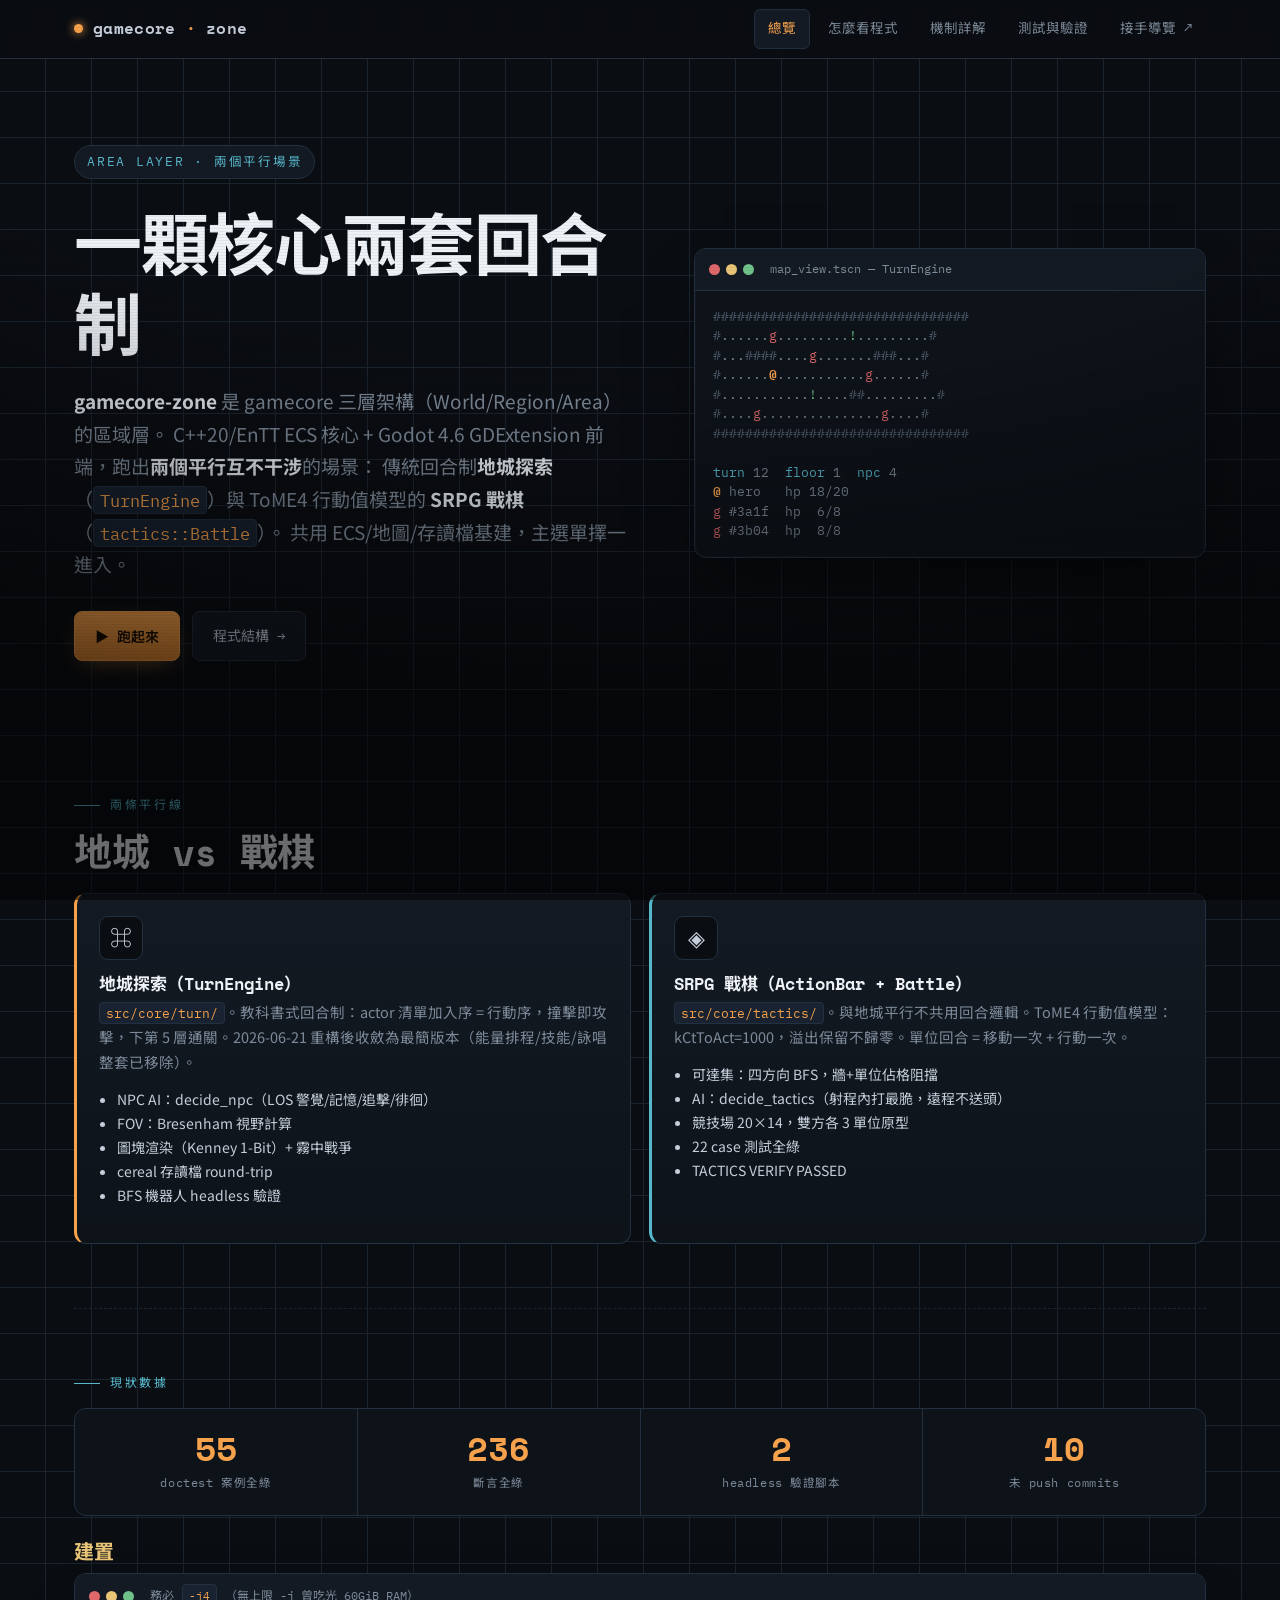
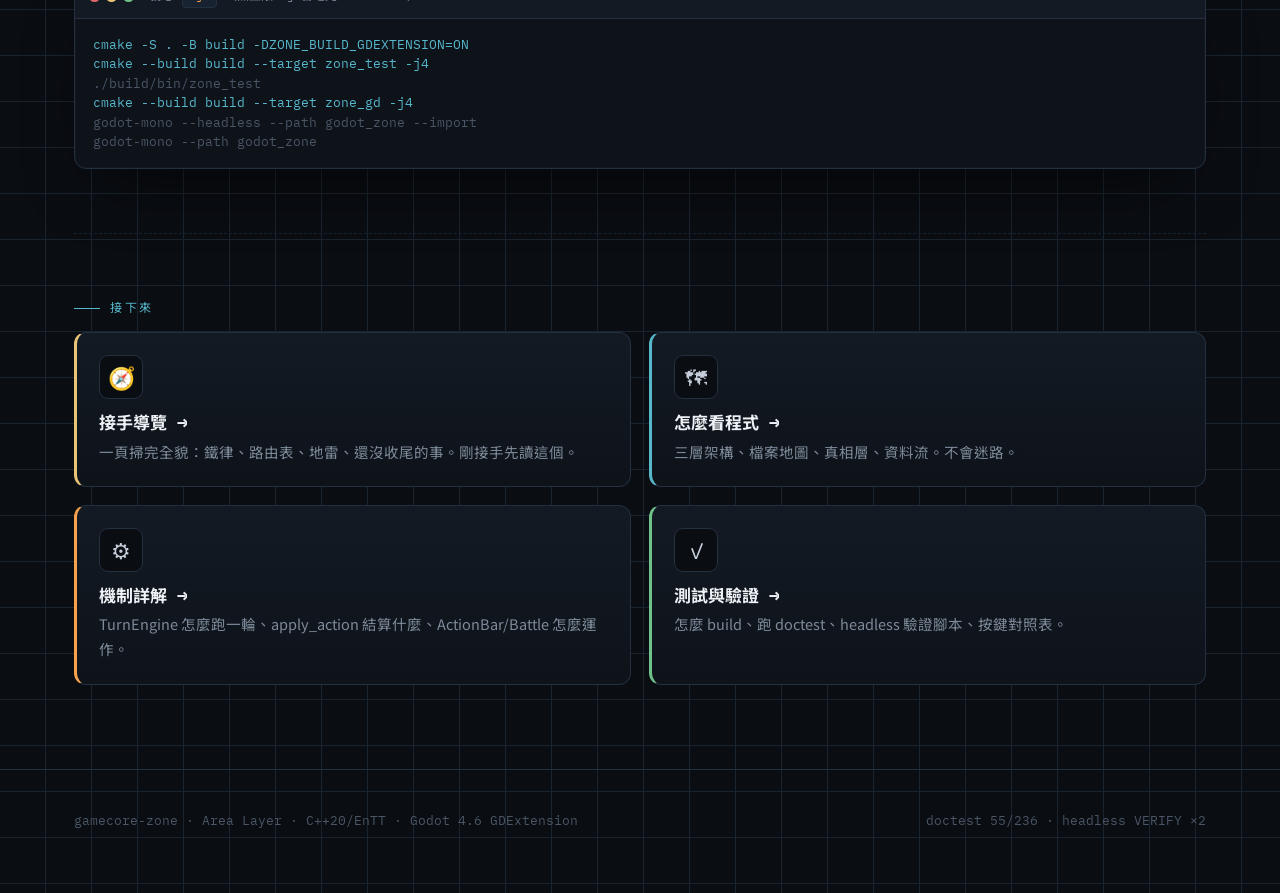
==== commit eab18fae: "docs: 將 docs/ 與 html/ 改寫為繁體中文，語氣轉為對資深工程師 - docs/架構與函數說明.md：壓縮為地城/戰棋兩大節，砍掉歷史紀錄與 meta 描述 - docs/進度說明.m" ====
--- a/html/index.html
+++ b/html/index.html
@@ -4,8 +4,8 @@
 <meta charset="UTF-8">
 <meta name="viewport" content="width=device-width, initial-scale=1.0">
 <script>document.documentElement.className="js";</script>
-<title>gamecore-zone — 專案導覽</title>
-<meta name="description" content="gamecore-zone：C++/EnTT ECS 核心 + Godot 4.6 GDExtension 前端。兩個平行、互不干涉的場景——最傳統回合制地城探索 roguelike（TurnEngine），與 ToME4 行動值模型的 SRPG 戰棋戰鬥（tactics::Battle）。">
+<title>gamecore-zone — 專案總覽</title>
+<meta name="description" content="gamecore-zone：C++/EnTT ECS 核心 + Godot 4.6 GDExtension 前端。兩個平行獨立場景——傳統回合制地城探索（TurnEngine）與 SRPG 戰棋戰鬥（tactics::Battle）。">
 <link rel="stylesheet" href="assets/style.css">
 </head>
 <body>
@@ -26,25 +26,22 @@
 
 <main class="wrap">
 
-  <!-- HERO -->
   <section class="hero" style="border-bottom:0;">
     <div>
-      <span class="tag">AREA LAYER · 0.0.1-alpha · 兩個平行場景</span>
-      <h1>一顆核心<span class="fire">兩套</span><br>平行的回合制</h1>
+      <span class="tag">AREA LAYER · 兩個平行場景</span>
+      <h1>一顆核心兩套回合制</h1>
       <p class="lead">
-        <strong>gamecore-zone</strong> 是 gamecore 三層架構（World／Region／Area）的最底層——<b>區域層</b>。
-        一顆 C++／EnTT ECS 核心外接 Godot 4.6 前端，跑出<strong>兩個平行、互不干涉的場景</strong>：
-        最傳統回合制的<strong>地城探索 roguelike</strong>（<code>TurnEngine</code>），
-        與 ToME4 行動值模型的 <strong>SRPG 戰棋戰鬥</strong>（<code>tactics::Battle</code>）。
-        兩者共用 ECS／地圖／存讀檔基建，由主選單擇一進入。
+        <strong>gamecore-zone</strong> 是 gamecore 三層架構（World/Region/Area）的區域層。
+        C++20/EnTT ECS 核心 + Godot 4.6 GDExtension 前端，跑出<strong>兩個平行互不干涉</strong>的場景：
+        傳統回合制<strong>地城探索</strong>（<code>TurnEngine</code>）與 ToME4 行動值模型的 <strong>SRPG 戰棋</strong>（<code>tactics::Battle</code>）。
+        共用 ECS/地圖/存讀檔基建，主選單擇一進入。
       </p>
       <div class="hero-cta">
-        <a class="btn primary" href="testing.html">▶ 我要怎麼跑起來看</a>
-        <a class="btn" href="architecture.html">程式長怎樣 →</a>
+        <a class="btn primary" href="testing.html">▶ 跑起來</a>
+        <a class="btn" href="architecture.html">程式結構 →</a>
       </div>
     </div>
 
-    <!-- ASCII 終端機示意 -->
     <div class="term reveal">
       <div class="term-bar">
         <span class="lights"><i class="l-r"></i><i class="l-y"></i><i class="l-g"></i></span>
@@ -65,171 +62,83 @@
     </div>
   </section>
 
-  <!-- 一句話 -->
+  <!-- 兩條線速覽 -->
   <section>
-    <p class="eyebrow">這是什麼</p>
-    <h2>一顆核心，兩條刻意分離的回合線</h2>
-    <p class="lead">
-      同一顆 godot-free 的 C++ 核心底下，養著<strong>兩套刻意分離、不共用、不互相依賴</strong>的回合系統。
-      地城側收斂為<strong>最傳統、最精簡</strong>的 <code>TurnEngine</code>（加入序行動、撞擊攻擊、走下第 5 層通關）；
-      戰棋側是獨立的 <code>tactics::Battle</code>（ToME4 行動值行動條、移動一次＋行動一次的單位回合、殲滅一方分勝負）。
-      兩者共用 ECS／地圖／cereal 存讀檔基建，Godot 前端以主選單 <code>main_menu.tscn</code> 串起兩個場景。
-    </p>
-
-    <div class="stats reveal">
-      <div class="stat"><div class="n">2</div><div class="l">平行獨立場景</div></div>
-      <div class="stat"><div class="n">55</div><div class="l">doctest 測試案例</div></div>
-      <div class="stat"><div class="n">236</div><div class="l">斷言全綠</div></div>
-      <div class="stat"><div class="n">0.0.1</div><div class="l">alpha 版本</div></div>
-    </div>
-    <p style="font-family:var(--code);font-size:12.5px;color:var(--ink-faint);margin-top:10px;">
-      headless VERIFY PASSED ×2（地城／戰棋）· Godot 4.6 mono · zone core 0.0.1-alpha · save/load round-trip 綠
-    </p>
-  </section>
-
-  <!-- 核心能力 · 地城 -->
-  <section>
-    <p class="eyebrow">核心能力 · 地城探索</p>
-    <h2>TurnEngine 這條線有什麼</h2>
+    <p class="eyebrow">兩條平行線</p>
+    <h2>地城 vs 戰棋</h2>
     <div class="grid c2">
       <div class="card fire reveal">
-        <div class="ico">⟳</div>
-        <h3>TurnEngine 回合引擎</h3>
-        <p>一條按<strong>加入序</strong>排的 actor 名單（hero 最先），<code>begin_round()</code> 後反覆 <code>step()</code> 到回合結束；玩家阻塞等 <code>submit()</code>，NPC 立即 <code>decide()</code>。純 core、好測。</p>
+        <div class="ico">⌘</div>
+        <h3>地城探索（TurnEngine）</h3>
+        <p><code>src/core/turn/</code>。教科書式回合制：actor 清單加入序 = 行動序，撞擊即攻擊，下第 5 層通關。2026-06-21 重構後收斂為最簡版本（能量排程/技能/詠唱整套已移除）。</p>
+        <ul style="margin-top:12px;padding-left:18px;color:var(--ink-2);font-size:14px;">
+          <li>NPC AI：decide_npc（LOS 警覺/記憶/追擊/徘徊）</li>
+          <li>FOV：Bresenham 視野計算</li>
+          <li>圖塊渲染（Kenney 1-Bit）+ 霧中戰爭</li>
+          <li>cereal 存讀檔 round-trip</li>
+          <li>BFS 機器人 headless 驗證</li>
+        </ul>
       </div>
-      <div class="card blood reveal">
-        <div class="ico">⚔</div>
-        <h3>撞擊攻擊</h3>
-        <p>沒有獨立的攻擊指令：<strong>移動進入有 actor 的格子＝攻擊</strong>，扣攻擊力傷害，致死發 <code>ActorDied</code>。</p>
-      </div>
-      <div class="card heal reveal">
-        <div class="ico">⌖</div>
-        <h3>NPC AI · decide_npc()</h3>
-        <p>純決策函式：LOS 視野<strong>警覺＋記憶</strong>（<code>alert_memory</code>），相鄰即撞擊攻擊、追擊/徘徊皆避開牆與其他 actor。回合引擎唯一使用的 NPC 腦。</p>
-      </div>
-      <div class="card gold reveal">
-        <div class="ico">↓</div>
-        <h3>勝利條件與成長</h3>
-        <p>走下第 <strong>5 層</strong>樓梯即通關；每下一層英雄成長最大 HP／治療／攻擊，否則怪物逐層變強會導致數學上打不贏。</p>
+      <div class="card cyan reveal">
+        <div class="ico">◈</div>
+        <h3>SRPG 戰棋（ActionBar + Battle）</h3>
+        <p><code>src/core/tactics/</code>。與地城平行不共用回合邏輯。ToME4 行動值模型：kCtToAct=1000，溢出保留不歸零。單位回合 = 移動一次 + 行動一次。</p>
+        <ul style="margin-top:12px;padding-left:18px;color:var(--ink-2);font-size:14px;">
+          <li>可達集：四方向 BFS，牆+單位佔格阻擋</li>
+          <li>AI：decide_tactics（射程內打最脆，遠程不送頭）</li>
+          <li>競技場 20×14，雙方各 3 單位原型</li>
+          <li>22 case 測試全綠</li>
+          <li>TACTICS VERIFY PASSED</li>
+        </ul>
       </div>
     </div>
   </section>
 
-  <!-- 核心能力 · 戰棋 -->
+  <!-- 現狀 -->
   <section>
-    <p class="eyebrow">核心能力 · SRPG 戰棋戰鬥</p>
-    <h2>tactics::Battle 這條線有什麼</h2>
-    <div class="grid c2">
-      <div class="card cyan reveal">
-        <div class="ico">◈</div>
-        <h3>ActionBar 行動值</h3>
-        <p>ToME4 行動值模型，<code>kCtToAct=1000</code>：每 tick <code>ct += speed</code>，出手後 <code>ct -= 1000</code>（<strong>不歸零</strong>，溢出保留，快角偶爾連動兩次）。</p>
-      </div>
-      <div class="card cyan reveal">
-        <div class="ico">⬡</div>
-        <h3>可達集 · 四方向 BFS</h3>
-        <p>四方向 BFS 算可移動格，<strong>牆與其他單位佔格皆阻擋</strong>——不能穿人、也不能停在人身上。等價 Dijkstra。</p>
-      </div>
-      <div class="card cast reveal">
-        <div class="ico">▣</div>
-        <h3>Battle 單位子回合</h3>
-        <p>一個單位的回合＝<strong>移動一次＋行動一次</strong>，攻擊即結束回合（可先移動再攻擊，不可攻擊後再移動）；殲滅一方即分勝負。</p>
-      </div>
-      <div class="card cast reveal">
-        <div class="ico">◎</div>
-        <h3>敵方 AI · decide_tactics()</h3>
-        <p>射程內攻擊<strong>最脆</strong>目標，否則移動到「進得了射程但不必貼身」的格子——第二排序鍵防止遠程單位貼臉送死。</p>
-      </div>
+    <p class="eyebrow">現狀數據</p>
+    <div class="stats reveal">
+      <div class="stat"><div class="n">55</div><div class="l">doctest 案例全綠</div></div>
+      <div class="stat"><div class="n">236</div><div class="l">斷言全綠</div></div>
+      <div class="stat"><div class="n">2</div><div class="l">headless 驗證腳本</div></div>
+      <div class="stat"><div class="n">10</div><div class="l">未 push commits</div></div>
     </div>
-  </section>
 
-  <!-- 共用 -->
-  <section>
-    <p class="eyebrow">兩條線共用</p>
-    <h2>底下共用的基建</h2>
-    <div class="grid c3">
-      <div class="card heal reveal">
-        <div class="ico">⇄</div>
-        <h3>cereal 存讀檔</h3>
-        <p>以 cereal 序列化整個 <code>registry</code>（<code>src/core/serialize/</code>），支援 save/load round-trip，已驗證。</p>
-      </div>
-      <div class="card cyan reveal">
-        <div class="ico">▦</div>
-        <h3>ECS / 地圖基建</h3>
-        <p>EnTT registry、component 資料、<code>MapData</code> 稠密網格與 BSP 生成，兩個場景各自取用。</p>
-      </div>
-      <div class="card fire reveal">
-        <div class="ico">⇆</div>
-        <h3>GDExtension 接線</h3>
-        <p>C++ 核心編成原生擴充。<code>ZoneWorld</code>（地城）與 <code>TacticsBattle</code>（戰棋）兩個橋樑類別平行、互不依賴，只吐資料不做渲染決策。</p>
-      </div>
-    </div>
-  </section>
-
-  <!-- 做了什麼（時間軸） -->
-  <section>
-    <p class="eyebrow">做了什麼 · 開發歷程</p>
-    <h2>從 hard fork 到兩個可玩場景</h2>
-    <p class="lead">以下是這條分支實際走過的路。每一步都跟著測試綠燈與 headless 驗證前進。</p>
-
-    <div class="timeline">
-      <div class="tl reveal">
-        <div class="step">STEP 01 · 出身</div>
-        <h4>zone_core hard fork</h4>
-        <p>自 <code>opennefia-cpp</code> 砍出區域層，保留 ECS／FOV／戰鬥骨架，移除 OpenNefia 特有機制（事件匯流排、原型管理器、spawn 系統）。</p>
-      </div>
-      <div class="tl reveal">
-        <div class="step">STEP 02 · 接線</div>
-        <h4>GDExtension 建置通過</h4>
-        <p><code>zone_gd</code> 編成原生擴充，Godot headless VERIFY PASSED：60×40 地圖、save/load round-trip 全綠。</p>
-      </div>
-      <div class="tl reveal">
-        <div class="step">STEP 03 · 探索</div>
-        <h4>能量排程器／資料化技能實驗</h4>
-        <p>曾實驗「三種可切換排程器（能量瞬發／能量＋詠唱／純 tick）＋ JSON 資料化技能＋ DoT」。證明了設計空間，但對地基而言太重。</p>
-      </div>
-      <div class="tl reveal">
-        <div class="step">STEP 04 · 重構（2026-06-21）</div>
-        <h4>回合系統重構為最簡 TurnEngine</h4>
-        <p>刻意大幅簡化（<strong>淨刪約 1300 行</strong>）：整套能量排程器／詠唱／JSON 技能／DoT／nova 全部移除，重建為教科書式 <code>TurnEngine</code>＋<code>apply_action</code>。前端改 <code>next_round</code>／<code>player_move</code>／<code>player_wait</code>。</p>
-      </div>
-      <div class="tl reveal">
-        <div class="step">STEP 05 · 可玩化（2026-07-10）</div>
-        <h4>一場遊戲可以真的被玩完</h4>
-        <p>NPC AI 統一為純函式 <code>decide_npc</code>（LOS 警覺＋記憶）；圖塊渲染（Kenney 1-Bit）＋ HUD／訊息列；勝利條件（第 5 層樓梯）與下樓成長；固定種子的 BFS 機器人端到端驗證整場可達結局。</p>
-      </div>
-      <div class="tl reveal">
-        <div class="step">STEP 06 · SRPG 戰棋（2026-07-10）</div>
-        <h4>平行加開一條戰棋線</h4>
-        <p>新增 <code>src/core/tactics/</code> 核心（行動條／可達集／回合子狀態機／AI）、<code>TacticsBattle</code> 橋樑類別、主選單 <code>main_menu.tscn</code> 串起兩個場景；<code>test_tactics.cpp</code> +22 案，戰棋 headless TACTICS VERIFY PASSED。</p>
-      </div>
+    <h3 style="margin-top:24px;">建置</h3>
+    <div class="term reveal" style="margin-top:8px;">
+      <div class="term-bar"><span class="lights"><i class="l-r"></i><i class="l-y"></i><i class="l-g"></i></span> 務必 <code>-j4</code>（無上限 -j 曾吃光 60GiB RAM）</div>
+<div class="term-body"><span class="hl">cmake -S . -B build -DZONE_BUILD_GDEXTENSION=ON</span>
+<span class="hl">cmake --build build --target zone_test -j4</span>
+<span class="wl">./build/bin/zone_test</span>
+<span class="hl">cmake --build build --target zone_gd -j4</span>
+<span class="wl">godot-mono --headless --path godot_zone --import</span>
+<span class="wl">godot-mono --path godot_zone</span></div>
     </div>
   </section>
 
   <!-- 下一步 -->
   <section style="border-bottom:0;">
-    <p class="eyebrow">接下來看哪裡</p>
-    <h2>四條路線</h2>
+    <p class="eyebrow">接下來</p>
     <div class="grid c2">
       <a class="card gold reveal" href="onboarding.html" style="text-decoration:none;color:inherit;">
         <div class="ico">🧭</div>
         <h3>接手導覽 →</h3>
-        <p>一頁掃完全貌：架構鐵律、兩套系統心智模型、「改 X 去哪」路由表、地雷與目前狀態。<strong>剛接手先讀這個。</strong></p>
+        <p>一頁掃完全貌：鐵律、路由表、地雷、還沒收尾的事。剛接手先讀這個。</p>
       </a>
       <a class="card cyan reveal" href="architecture.html" style="text-decoration:none;color:inherit;">
         <div class="ico">🗺</div>
         <h3>怎麼看程式 →</h3>
-        <p>三層架構、檔案地圖、真相層在哪、各資料夾負責什麼。先讀這個就不會迷路。</p>
+        <p>三層架構、檔案地圖、真相層、資料流。不會迷路。</p>
       </a>
       <a class="card fire reveal" href="mechanics.html" style="text-decoration:none;color:inherit;">
         <div class="ico">⚙</div>
         <h3>機制詳解 →</h3>
-        <p>地城 <code>TurnEngine</code> 怎麼跑一輪、<code>apply_action</code> 結算什麼、<code>decide_npc</code> 怎麼決策；戰棋 <code>ActionBar</code>／<code>Battle</code>／<code>decide_tactics</code> 又怎麼運作。</p>
+        <p>TurnEngine 怎麼跑一輪、apply_action 結算什麼、ActionBar/Battle 怎麼運作。</p>
       </a>
       <a class="card heal reveal" href="testing.html" style="text-decoration:none;color:inherit;">
         <div class="ico">✓</div>
         <h3>測試與驗證 →</h3>
-        <p>怎麼 build（記得限制並行）、怎麼跑 doctest、兩支 headless 驗證腳本、怎麼實機操作與按鍵對照表。</p>
+        <p>怎麼 build、跑 doctest、headless 驗證腳本、按鍵對照表。</p>
       </a>
     </div>
   </section>
@@ -238,8 +147,8 @@
 
 <footer>
   <div class="wrap foot-inner">
-    <span>gamecore-zone · Area Layer · 區域層原型</span>
-    <span>建置：CMake + EnTT + cereal · 前端：Godot 4.6 GDExtension</span>
+    <span>gamecore-zone · Area Layer · C++20/EnTT · Godot 4.6 GDExtension</span>
+    <span>doctest 55/236 · headless VERIFY ×2</span>
   </div>
 </footer>
 
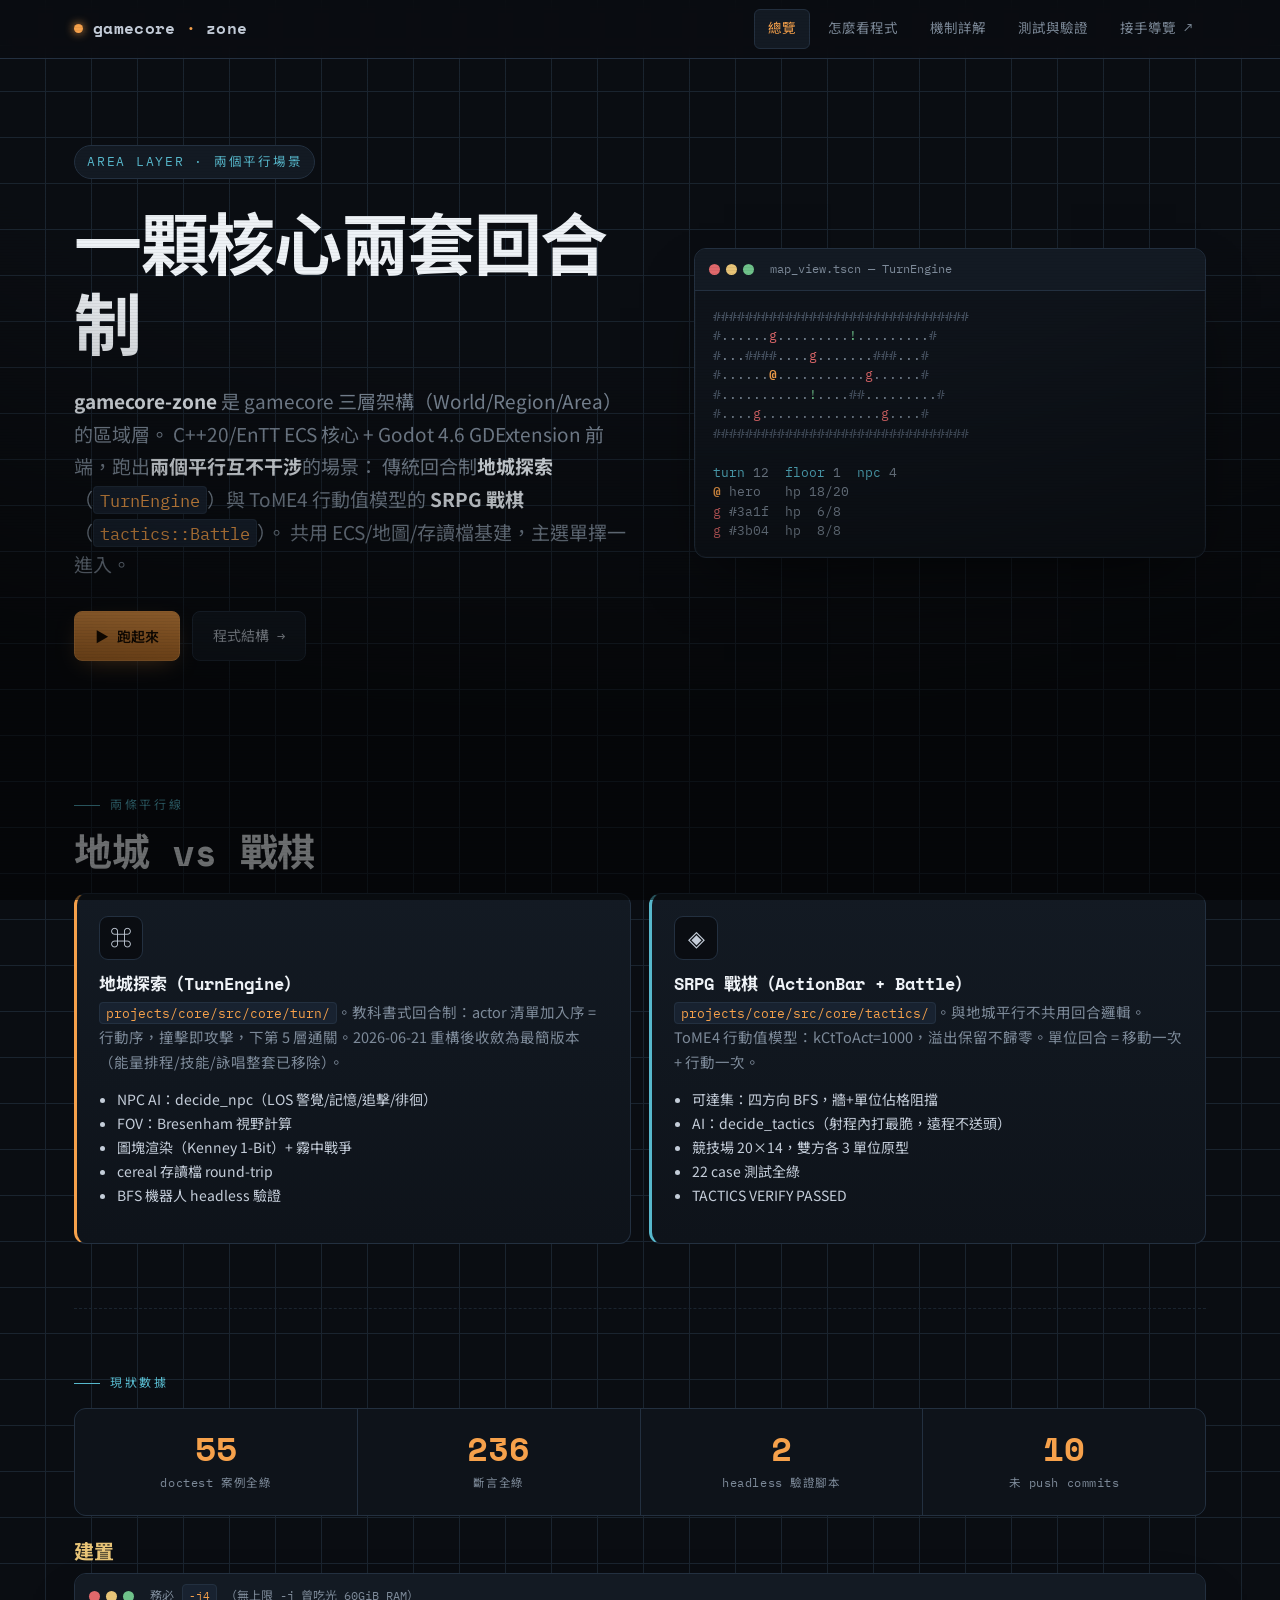
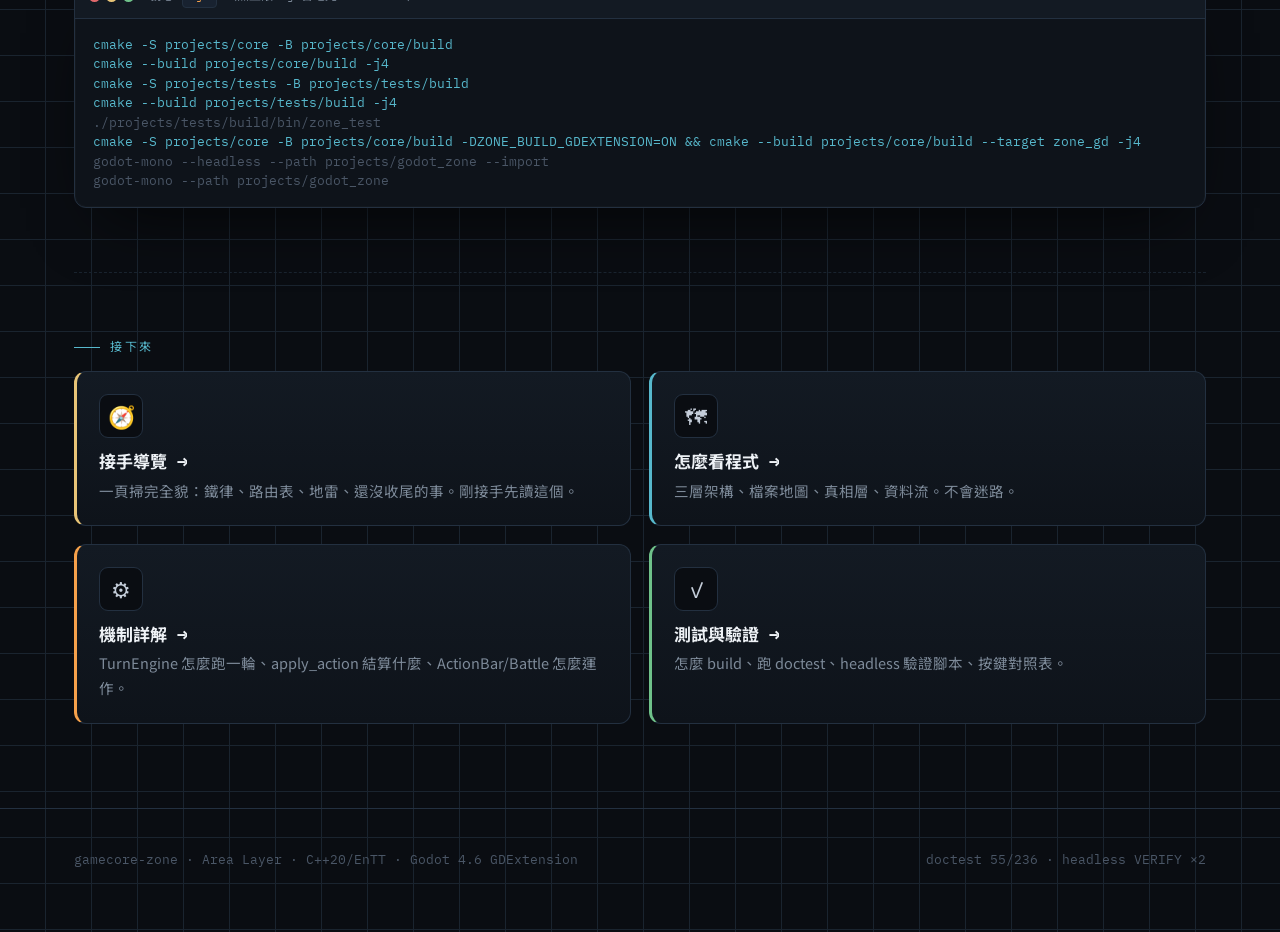
==== commit d43aa660: "refactor(repo): 對齊 medps——三專案移入 projects/、CMake 拆為獨立專案、刪 PROJECT.md 頂層改為 docs/ + projects/ + workflo" ====
--- a/html/index.html
+++ b/html/index.html
@@ -70,7 +70,7 @@
       <div class="card fire reveal">
         <div class="ico">⌘</div>
         <h3>地城探索（TurnEngine）</h3>
-        <p><code>src/core/turn/</code>。教科書式回合制：actor 清單加入序 = 行動序，撞擊即攻擊，下第 5 層通關。2026-06-21 重構後收斂為最簡版本（能量排程/技能/詠唱整套已移除）。</p>
+        <p><code>projects/core/src/core/turn/</code>。教科書式回合制：actor 清單加入序 = 行動序，撞擊即攻擊，下第 5 層通關。2026-06-21 重構後收斂為最簡版本（能量排程/技能/詠唱整套已移除）。</p>
         <ul style="margin-top:12px;padding-left:18px;color:var(--ink-2);font-size:14px;">
           <li>NPC AI：decide_npc（LOS 警覺/記憶/追擊/徘徊）</li>
           <li>FOV：Bresenham 視野計算</li>
@@ -82,7 +82,7 @@
       <div class="card cyan reveal">
         <div class="ico">◈</div>
         <h3>SRPG 戰棋（ActionBar + Battle）</h3>
-        <p><code>src/core/tactics/</code>。與地城平行不共用回合邏輯。ToME4 行動值模型：kCtToAct=1000，溢出保留不歸零。單位回合 = 移動一次 + 行動一次。</p>
+        <p><code>projects/core/src/core/tactics/</code>。與地城平行不共用回合邏輯。ToME4 行動值模型：kCtToAct=1000，溢出保留不歸零。單位回合 = 移動一次 + 行動一次。</p>
         <ul style="margin-top:12px;padding-left:18px;color:var(--ink-2);font-size:14px;">
           <li>可達集：四方向 BFS，牆+單位佔格阻擋</li>
           <li>AI：decide_tactics（射程內打最脆，遠程不送頭）</li>
@@ -107,12 +107,14 @@
     <h3 style="margin-top:24px;">建置</h3>
     <div class="term reveal" style="margin-top:8px;">
       <div class="term-bar"><span class="lights"><i class="l-r"></i><i class="l-y"></i><i class="l-g"></i></span> 務必 <code>-j4</code>（無上限 -j 曾吃光 60GiB RAM）</div>
-<div class="term-body"><span class="hl">cmake -S . -B build -DZONE_BUILD_GDEXTENSION=ON</span>
-<span class="hl">cmake --build build --target zone_test -j4</span>
-<span class="wl">./build/bin/zone_test</span>
-<span class="hl">cmake --build build --target zone_gd -j4</span>
-<span class="wl">godot-mono --headless --path godot_zone --import</span>
-<span class="wl">godot-mono --path godot_zone</span></div>
+<div class="term-body"><span class="hl">cmake -S projects/core -B projects/core/build</span>
+<span class="hl">cmake --build projects/core/build -j4</span>
+<span class="hl">cmake -S projects/tests -B projects/tests/build</span>
+<span class="hl">cmake --build projects/tests/build -j4</span>
+<span class="wl">./projects/tests/build/bin/zone_test</span>
+<span class="hl">cmake -S projects/core -B projects/core/build -DZONE_BUILD_GDEXTENSION=ON && cmake --build projects/core/build --target zone_gd -j4</span>
+<span class="wl">godot-mono --headless --path projects/godot_zone --import</span>
+<span class="wl">godot-mono --path projects/godot_zone</span></div>
     </div>
   </section>
 
